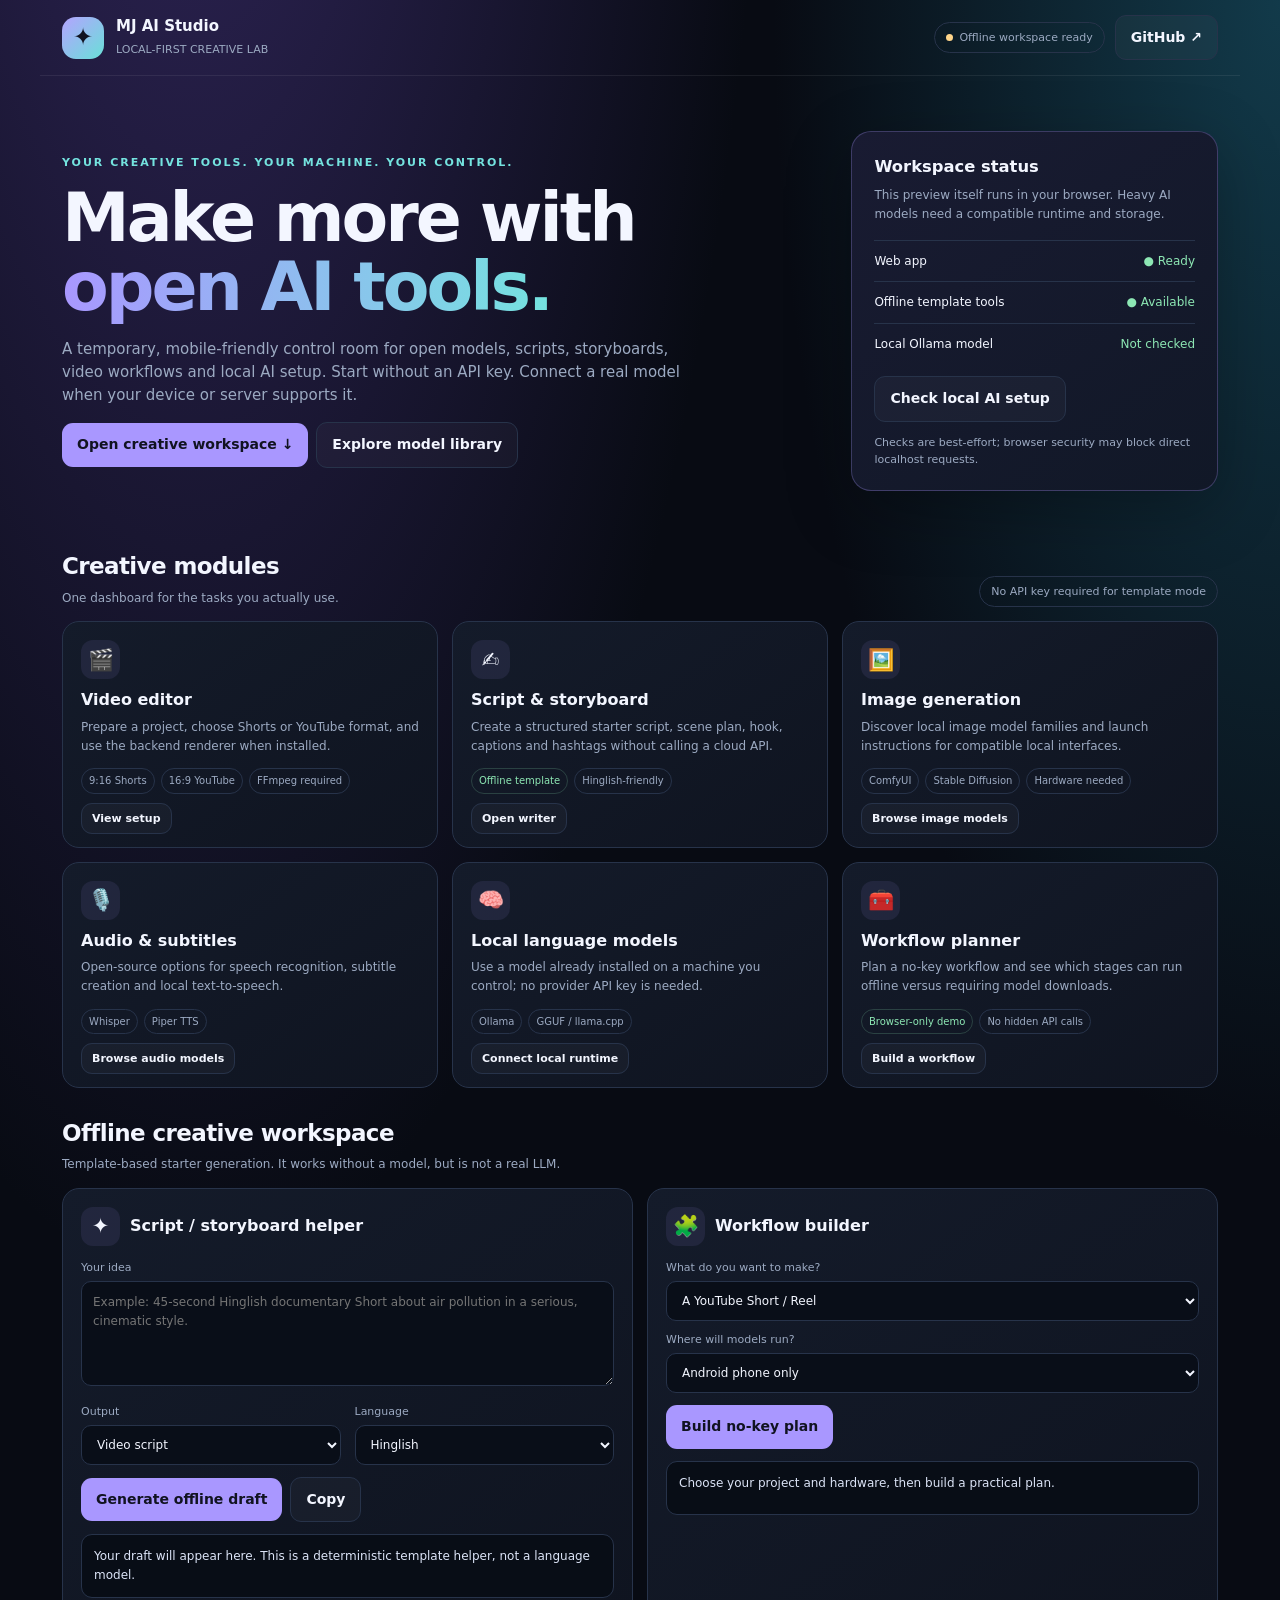
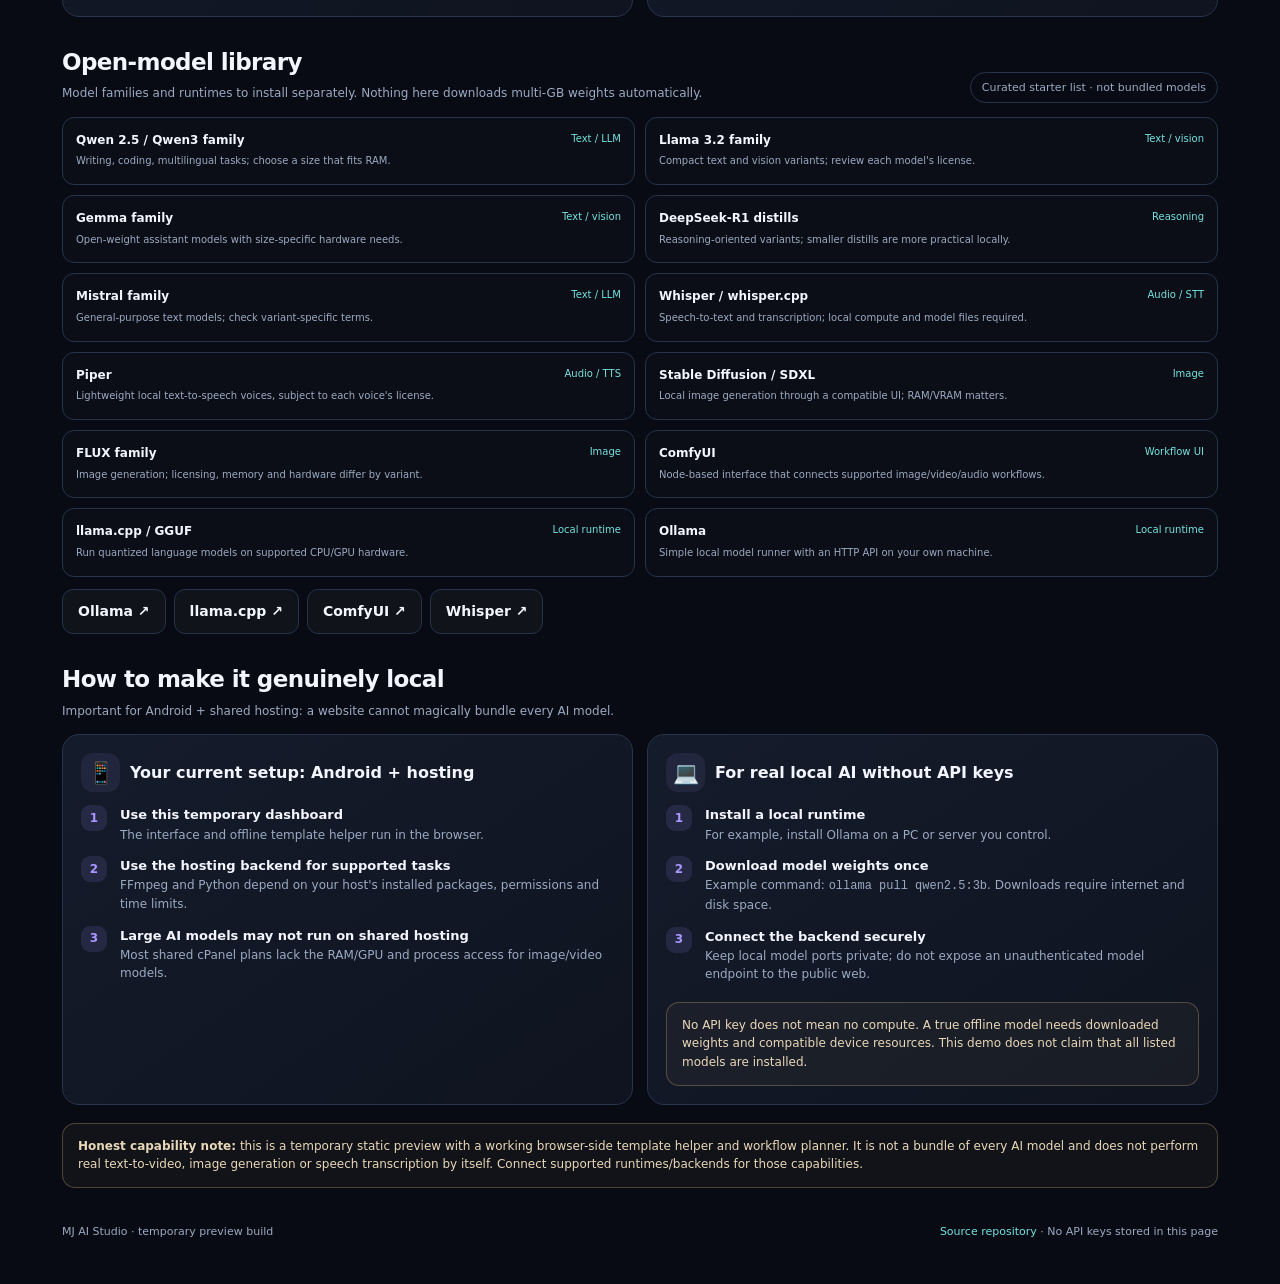
==== preview/index.html @ 4eb6da9d "Add temporary local-first AI Studio preview" ====
<!doctype html>
<html lang="en">
<head>
<meta charset="utf-8"><meta name="viewport" content="width=device-width,initial-scale=1">
<meta name="theme-color" content="#080b13">
<title>MJ AI Studio — Local-first AI Creative Lab</title>
<meta name="description" content="A local-first AI creative dashboard for video, writing, images, audio and open models. No API key required for the offline workspace.">
<style>
:root{color-scheme:dark;--bg:#080b13;--panel:#111725;--panel2:#151e30;--line:#27334a;--text:#f3f6ff;--muted:#9caac2;--purple:#a997ff;--cyan:#74e3df;--green:#8de7b4;--amber:#ffd58a}
*{box-sizing:border-box}body{margin:0;background:radial-gradient(ellipse at 15% -20%,#33275f 0,transparent 38%),radial-gradient(ellipse at 100% 0,#123a4a 0,transparent 28%),var(--bg);color:var(--text);font:14px/1.55 Inter,system-ui,-apple-system,Segoe UI,sans-serif}a{color:var(--cyan);text-decoration:none}a:hover{text-decoration:underline}.shell{max-width:1200px;margin:auto;padding:0 22px}header{height:76px;border-bottom:1px solid #ffffff12;display:flex;align-items:center;justify-content:space-between;gap:16px}.brand{display:flex;align-items:center;gap:12px}.mark{height:42px;width:42px;border-radius:14px;display:grid;place-items:center;background:linear-gradient(135deg,#b4a3ff,#69e0d8);color:#101320;font-size:24px;font-weight:900}.brand b{display:block;font-size:15px}.brand small{color:var(--muted);font-size:11px}.topright{display:flex;align-items:center;gap:10px}.pill{border:1px solid var(--line);border-radius:99px;padding:6px 11px;color:var(--muted);font-size:11px}.led{display:inline-block;width:7px;height:7px;border-radius:50%;background:var(--amber);margin-right:6px}.hero{padding:55px 0 30px;display:grid;grid-template-columns:1.35fr .65fr;gap:28px;align-items:center}.eyebrow{color:var(--cyan);font-size:11px;font-weight:800;letter-spacing:2px;text-transform:uppercase}.hero h1{font-size:clamp(39px,6vw,68px);letter-spacing:-3px;line-height:1.02;margin:12px 0 16px}.hero h1 span{background:linear-gradient(90deg,var(--purple),var(--cyan));background-clip:text;color:transparent}.hero p{max-width:650px;color:var(--muted);font-size:15px}.heroCard{padding:22px;border:1px solid #a997ff45;border-radius:20px;background:linear-gradient(145deg,#191b32,#111827);box-shadow:0 18px 65px #0004}.heroCard h3{margin:0 0 7px}.heroCard p{font-size:12px;margin:0 0 16px}.statusrow{display:flex;justify-content:space-between;align-items:center;border-top:1px solid var(--line);padding:11px 0;font-size:12px}.statusrow span:last-child{color:var(--green)}.btn{border:0;border-radius:11px;padding:11px 15px;font:inherit;font-weight:750;cursor:pointer;background:var(--purple);color:#111321}.btn.secondary{background:#ffffff08;border:1px solid var(--line);color:var(--text)}.btn:hover{filter:brightness(1.08)}.sectionhead{display:flex;justify-content:space-between;gap:18px;align-items:end;margin:28px 0 14px}.sectionhead h2{margin:0;font-size:23px;letter-spacing:-.6px}.sectionhead p{margin:4px 0 0;color:var(--muted);font-size:12px}.grid{display:grid;grid-template-columns:repeat(3,minmax(0,1fr));gap:14px}.card{background:linear-gradient(145deg,#141b2a,#0f1420);border:1px solid var(--line);border-radius:17px;padding:18px;min-width:0}.card h3{margin:9px 0 5px;font-size:16px}.card p{margin:0;color:var(--muted);font-size:12px}.icon{width:39px;height:39px;border-radius:12px;background:#a997ff18;display:grid;place-items:center;font-size:21px}.tags{display:flex;flex-wrap:wrap;gap:6px;margin:13px 0}.tag{font-size:10px;border:1px solid var(--line);border-radius:99px;padding:4px 7px;color:var(--muted)}.tag.ready{color:var(--green);border-color:#8de7b433}.card .smallbtn{font-size:11px;padding:8px 10px;margin-top:4px}.two{display:grid;grid-template-columns:1fr 1fr;gap:14px}.paneltitle{display:flex;align-items:center;gap:10px;margin-bottom:13px}.paneltitle h3{margin:0;font-size:16px}.formlabel{display:block;color:var(--muted);font-size:11px;margin:10px 0 5px}input,select,textarea{width:100%;border:1px solid var(--line);border-radius:10px;padding:11px;background:#090e18;color:var(--text);font:inherit;font-size:12px;outline:none}textarea{resize:vertical;min-height:105px}input:focus,select:focus,textarea:focus{border-color:var(--purple)}.output{margin-top:12px;padding:12px;border-radius:11px;background:#080d16;border:1px solid var(--line);white-space:pre-wrap;overflow-wrap:anywhere;font-size:12px;min-height:54px;color:#dce4f7}.row{display:flex;gap:8px;align-items:center;flex-wrap:wrap;margin-top:12px}.note{font-size:11px;color:var(--muted);margin-top:12px}.warning{border:1px solid #ffd58a40;background:#ffd58a0b;padding:13px 15px;border-radius:13px;color:#e8d8b9;font-size:12px;margin-top:18px}.catalog{display:grid;grid-template-columns:repeat(2,minmax(0,1fr));gap:10px}.model{display:flex;justify-content:space-between;gap:12px;padding:13px;border:1px solid var(--line);border-radius:12px;background:#ffffff03}.model b{display:block;font-size:12px}.model small{color:var(--muted);font-size:10px}.model .kind{font-size:10px;color:var(--cyan);text-align:right;white-space:nowrap}.steps{counter-reset:step;display:grid;gap:12px}.step{padding-left:39px;position:relative;color:var(--muted);font-size:12px}.step:before{counter-increment:step;content:counter(step);position:absolute;left:0;top:0;width:26px;height:26px;display:grid;place-items:center;border-radius:9px;background:#a997ff20;color:var(--purple);font-weight:800}.step b{display:block;color:var(--text);font-size:13px}.footer{padding:35px 0 45px;color:var(--muted);font-size:11px;display:flex;justify-content:space-between;gap:12px}.hidden{display:none!important}@media(max-width:800px){.hero{grid-template-columns:1fr;padding-top:35px}.grid{grid-template-columns:1fr 1fr}.two{grid-template-columns:1fr}.catalog{grid-template-columns:1fr}.hero h1{letter-spacing:-2px}}@media(max-width:520px){.shell{padding:0 14px}.grid{grid-template-columns:1fr}.pill{display:none}.sectionhead{align-items:start;flex-direction:column}.topright .btn{padding:9px 10px;font-size:11px}.footer{flex-direction:column}}
</style>
</head>
<body>
<header class="shell"><div class="brand"><div class="mark">✦</div><div><b>MJ AI Studio</b><small>LOCAL-FIRST CREATIVE LAB</small></div></div><div class="topright"><span class="pill"><i class="led"></i><span id="connection">Offline workspace ready</span></span><a class="btn secondary" href="https://github.com/singwithsashu-a11y/Ai-video-free" target="_blank" rel="noopener">GitHub ↗</a></div></header>
<main class="shell">
<section class="hero"><div><div class="eyebrow">Your creative tools. Your machine. Your control.</div><h1>Make more with<br><span>open AI tools.</span></h1><p>A temporary, mobile-friendly control room for open models, scripts, storyboards, video workflows and local AI setup. Start without an API key. Connect a real model when your device or server supports it.</p><div class="row"><a href="#workspace" class="btn">Open creative workspace ↓</a><a href="#models" class="btn secondary">Explore model library</a></div></div><aside class="heroCard"><h3>Workspace status</h3><p>This preview itself runs in your browser. Heavy AI models need a compatible runtime and storage.</p><div class="statusrow"><span>Web app</span><span>● Ready</span></div><div class="statusrow"><span>Offline template tools</span><span>● Available</span></div><div class="statusrow"><span>Local Ollama model</span><span id="ollamaState">Not checked</span></div><div class="row"><button class="btn secondary" id="checkLocal">Check local AI setup</button></div><div id="localHint" class="note" aria-live="polite">Checks are best-effort; browser security may block direct localhost requests.</div></aside></section>
<div class="sectionhead"><div><h2>Creative modules</h2><p>One dashboard for the tasks you actually use.</p></div><span class="pill">No API key required for template mode</span></div>
<section class="grid">
<article class="card"><div class="icon">🎬</div><h3>Video editor</h3><p>Prepare a project, choose Shorts or YouTube format, and use the backend renderer when installed.</p><div class="tags"><span class="tag">9:16 Shorts</span><span class="tag">16:9 YouTube</span><span class="tag">FFmpeg required</span></div><a class="btn secondary smallbtn" href="#setup">View setup</a></article>
<article class="card"><div class="icon">✍️</div><h3>Script & storyboard</h3><p>Create a structured starter script, scene plan, hook, captions and hashtags without calling a cloud API.</p><div class="tags"><span class="tag ready">Offline template</span><span class="tag">Hinglish-friendly</span></div><a class="btn secondary smallbtn" href="#workspace">Open writer</a></article>
<article class="card"><div class="icon">🖼️</div><h3>Image generation</h3><p>Discover local image model families and launch instructions for compatible local interfaces.</p><div class="tags"><span class="tag">ComfyUI</span><span class="tag">Stable Diffusion</span><span class="tag">Hardware needed</span></div><a class="btn secondary smallbtn" href="#models">Browse image models</a></article>
<article class="card"><div class="icon">🎙️</div><h3>Audio & subtitles</h3><p>Open-source options for speech recognition, subtitle creation and local text-to-speech.</p><div class="tags"><span class="tag">Whisper</span><span class="tag">Piper TTS</span></div><a class="btn secondary smallbtn" href="#models">Browse audio models</a></article>
<article class="card"><div class="icon">🧠</div><h3>Local language models</h3><p>Use a model already installed on a machine you control; no provider API key is needed.</p><div class="tags"><span class="tag">Ollama</span><span class="tag">GGUF / llama.cpp</span></div><a class="btn secondary smallbtn" href="#setup">Connect local runtime</a></article>
<article class="card"><div class="icon">🧰</div><h3>Workflow planner</h3><p>Plan a no-key workflow and see which stages can run offline versus requiring model downloads.</p><div class="tags"><span class="tag ready">Browser-only demo</span><span class="tag">No hidden API calls</span></div><a class="btn secondary smallbtn" href="#workspace">Build a workflow</a></article>
</section>
<section id="workspace"><div class="sectionhead"><div><h2>Offline creative workspace</h2><p>Template-based starter generation. It works without a model, but is not a real LLM.</p></div></div>
<div class="two"><article class="card"><div class="paneltitle"><div class="icon">✦</div><h3>Script / storyboard helper</h3></div><label class="formlabel" for="idea">Your idea</label><textarea id="idea" placeholder="Example: 45-second Hinglish documentary Short about air pollution in a serious, cinematic style."></textarea><div class="two"><div><label class="formlabel" for="task">Output</label><select id="task"><option value="script">Video script</option><option value="storyboard">Scene-by-scene storyboard</option><option value="captions">Caption + hashtags</option><option value="prompts">AI visual prompts</option></select></div><div><label class="formlabel" for="language">Language</label><select id="language"><option>Hinglish</option><option>Hindi</option><option>English</option><option>Bangla</option></select></div></div><div class="row"><button class="btn" id="makeText">Generate offline draft</button><button class="btn secondary" id="copyText">Copy</button></div><div class="output" id="writerOutput" aria-live="polite">Your draft will appear here. This is a deterministic template helper, not a language model.</div></article>
<article class="card"><div class="paneltitle"><div class="icon">🧩</div><h3>Workflow builder</h3></div><label class="formlabel" for="goal">What do you want to make?</label><select id="goal"><option value="short">A YouTube Short / Reel</option><option value="long">A YouTube documentary</option><option value="music">A lyric / music video</option><option value="image">Images / thumbnail</option><option value="voice">Voice-over and subtitles</option></select><label class="formlabel" for="hardware">Where will models run?</label><select id="hardware"><option value="phone">Android phone only</option><option value="shared">Shared hosting / cPanel</option><option value="pc">PC or laptop I control</option><option value="vps">VPS with enough RAM/GPU</option></select><div class="row"><button class="btn" id="buildFlow">Build no-key plan</button></div><div class="output" id="flowOutput" aria-live="polite">Choose your project and hardware, then build a practical plan.</div></article></div></section>
<section id="models"><div class="sectionhead"><div><h2>Open-model library</h2><p>Model families and runtimes to install separately. Nothing here downloads multi-GB weights automatically.</p></div><span class="pill">Curated starter list · not bundled models</span></div><div class="catalog">
<div class="model"><div><b>Qwen 2.5 / Qwen3 family</b><small>Writing, coding, multilingual tasks; choose a size that fits RAM.</small></div><span class="kind">Text / LLM</span></div>
<div class="model"><div><b>Llama 3.2 family</b><small>Compact text and vision variants; review each model's license.</small></div><span class="kind">Text / vision</span></div>
<div class="model"><div><b>Gemma family</b><small>Open-weight assistant models with size-specific hardware needs.</small></div><span class="kind">Text / vision</span></div>
<div class="model"><div><b>DeepSeek-R1 distills</b><small>Reasoning-oriented variants; smaller distills are more practical locally.</small></div><span class="kind">Reasoning</span></div>
<div class="model"><div><b>Mistral family</b><small>General-purpose text models; check variant-specific terms.</small></div><span class="kind">Text / LLM</span></div>
<div class="model"><div><b>Whisper / whisper.cpp</b><small>Speech-to-text and transcription; local compute and model files required.</small></div><span class="kind">Audio / STT</span></div>
<div class="model"><div><b>Piper</b><small>Lightweight local text-to-speech voices, subject to each voice's license.</small></div><span class="kind">Audio / TTS</span></div>
<div class="model"><div><b>Stable Diffusion / SDXL</b><small>Local image generation through a compatible UI; RAM/VRAM matters.</small></div><span class="kind">Image</span></div>
<div class="model"><div><b>FLUX family</b><small>Image generation; licensing, memory and hardware differ by variant.</small></div><span class="kind">Image</span></div>
<div class="model"><div><b>ComfyUI</b><small>Node-based interface that connects supported image/video/audio workflows.</small></div><span class="kind">Workflow UI</span></div>
<div class="model"><div><b>llama.cpp / GGUF</b><small>Run quantized language models on supported CPU/GPU hardware.</small></div><span class="kind">Local runtime</span></div>
<div class="model"><div><b>Ollama</b><small>Simple local model runner with an HTTP API on your own machine.</small></div><span class="kind">Local runtime</span></div>
</div><div class="row"><a class="btn secondary" href="https://ollama.com" target="_blank" rel="noopener">Ollama ↗</a><a class="btn secondary" href="https://github.com/ggerganov/llama.cpp" target="_blank" rel="noopener">llama.cpp ↗</a><a class="btn secondary" href="https://github.com/comfyanonymous/ComfyUI" target="_blank" rel="noopener">ComfyUI ↗</a><a class="btn secondary" href="https://github.com/openai/whisper" target="_blank" rel="noopener">Whisper ↗</a></div></section>
<section id="setup"><div class="sectionhead"><div><h2>How to make it genuinely local</h2><p>Important for Android + shared hosting: a website cannot magically bundle every AI model.</p></div></div><div class="two"><article class="card"><div class="paneltitle"><div class="icon">📱</div><h3>Your current setup: Android + hosting</h3></div><div class="steps"><div class="step"><b>Use this temporary dashboard</b>The interface and offline template helper run in the browser.</div><div class="step"><b>Use the hosting backend for supported tasks</b>FFmpeg and Python depend on your host's installed packages, permissions and time limits.</div><div class="step"><b>Large AI models may not run on shared hosting</b>Most shared cPanel plans lack the RAM/GPU and process access for image/video models.</div></div></article><article class="card"><div class="paneltitle"><div class="icon">💻</div><h3>For real local AI without API keys</h3></div><div class="steps"><div class="step"><b>Install a local runtime</b>For example, install Ollama on a PC or server you control.</div><div class="step"><b>Download model weights once</b>Example command: <code>ollama pull qwen2.5:3b</code>. Downloads require internet and disk space.</div><div class="step"><b>Connect the backend securely</b>Keep local model ports private; do not expose an unauthenticated model endpoint to the public web.</div></div><div class="warning">No API key does not mean no compute. A true offline model needs downloaded weights and compatible device resources. This demo does not claim that all listed models are installed.</div></article></div></section>
<div class="warning"><b>Honest capability note:</b> this is a temporary static preview with a working browser-side template helper and workflow planner. It is not a bundle of every AI model and does not perform real text-to-video, image generation or speech transcription by itself. Connect supported runtimes/backends for those capabilities.</div>
<footer class="footer"><span>MJ AI Studio · temporary preview build</span><span><a href="https://github.com/singwithsashu-a11y/Ai-video-free">Source repository</a> · No API keys stored in this page</span></footer>
</main>
<script>
const $=id=>document.getElementById(id);
$('checkLocal').addEventListener('click',async()=>{const state=$('ollamaState'),hint=$('localHint');state.textContent='Checking…';hint.textContent='Trying the Ollama endpoint on this device. A browser CORS restriction can prevent this check.';try{const r=await fetch('http://127.0.0.1:11434/api/tags',{signal:AbortSignal.timeout(2500)});if(!r.ok)throw new Error('HTTP '+r.status);const d=await r.json();state.textContent='Responding';hint.textContent='Ollama responded. Installed models: '+((d.models||[]).map(m=>m.name).join(', ')||'none detected')+'. Note: this checks the device running the browser, not the website host.'}catch(e){state.textContent='Not reachable';hint.textContent='No response from local Ollama, or browser security blocked the request. If you only have Android + shared hosting, this is expected. The template helper below still works.'}});
$('makeText').addEventListener('click',()=>{const idea=$('idea').value.trim(),task=$('task').value,lang=$('language').value;if(!idea){$('writerOutput').textContent='Pehle apna video idea likho.';return}const open=lang==='English'?'Here is a starter draft based on your idea:':'Aapke idea ke liye starter draft:';let out=open+'\n\nIDEA: '+idea+'\n\n';if(task==='script')out+='HOOK (0–3 sec): Start with a surprising question or bold visual.\nSETUP: Explain the main situation in one clear sentence.\nBEAT 1: Show the first important fact or emotional moment.\nBEAT 2: Add a concrete example, contrast, or reveal.\nPAYOFF: Deliver the central insight.\nENDING: Close with a memorable line and a natural call-to-action.\n\nVOICEOVER: Rewrite each beat in your own voice and verify factual claims before publishing.';else if(task==='storyboard')out+='SCENE 1 — HOOK: Strong opening image; close-up or bold establishing shot.\nSCENE 2 — CONTEXT: Show where and why the story begins.\nSCENE 3 — DETAIL: Insert a relevant object, action or visual metaphor.\nSCENE 4 — TURN: Change framing, pace or lighting to reveal new information.\nSCENE 5 — PAYOFF: Show the core message clearly.\nSCENE 6 — OUTRO: Final image, title and optional CTA.\n\nFor continuity, repeat character, wardrobe, location, lens and lighting descriptions in every generation prompt.';else if(task==='captions')out+='CAPTION: '+idea+' — ek kahani, ek sawal, aur ek naya nazariya.\n\nHASHTAGS: #Shorts #Reels #AIVideo #Storytelling #Hindi #Hinglish\n\nTip: Remove irrelevant tags and verify the caption matches the finished video.';else out+='VISUAL STYLE: cinematic composition, intentional lighting, clear subject, detailed environment, natural textures.\nCAMERA: establish wide shot, medium action shot, expressive close-up, then a purposeful transition.\nNEGATIVE PROMPT: distorted anatomy, extra fingers, inconsistent face, unreadable text, watermark, logo artifacts, abrupt style changes.\n\nReplace generic descriptions with specific subject, setting, time of day, lens, motion and continuity details.';out+='\n\n[Offline template draft — no AI model was called. Use a local LLM for genuinely model-generated content.]';$('writerOutput').textContent=out});
$('copyText').addEventListener('click',async()=>{try{await navigator.clipboard.writeText($('writerOutput').textContent);$('copyText').textContent='Copied!';setTimeout(()=>$('copyText').textContent='Copy',1200)}catch(e){const r=document.createRange();r.selectNodeContents($('writerOutput'));const s=getSelection();s.removeAllRanges();s.addRange(r)}});
$('buildFlow').addEventListener('click',()=>{const g=$('goal').value,h=$('hardware').value;let text='NO-KEY WORKFLOW PLAN\n\n';const goals={short:'1. Draft hook + 5–8 scenes.\n2. Generate or source visuals.\n3. Record/import narration.\n4. Create subtitles, sync cuts and export 9:16 MP4.',long:'1. Research and verify claims.\n2. Write chaptered narration.\n3. Build storyboard and b-roll list.\n4. Record voice, subtitle, edit and export 16:9.',music:'1. Import final song and timestamped lyrics.\n2. Plan visual beats and typography.\n3. Sync captions to audio.\n4. Render 16:9 or 9:16 after confirming FFmpeg support.',image:'1. Write subject, composition and style prompt.\n2. Choose an image model/runtime.\n3. Generate several candidates.\n4. Finish thumbnail typography in an editor.',voice:'1. Prepare the approved script.\n2. Use local TTS or record voice.\n3. Run local speech recognition for timestamps.\n4. Review subtitle accuracy and export.'};text+=goals[g]+'\n\n';if(h==='phone')text+='HARDWARE: Android only. This plan does not assume large models fit or run on your phone. Browser templates work now; for heavy local AI, use a compatible Android runtime/device or a computer you control.';else if(h==='shared')text+='HARDWARE: Shared hosting/cPanel. Confirm FFmpeg and Python app support. Do not expect GPU video generation or Ollama to work on typical shared hosting.';else if(h==='pc')text+='HARDWARE: PC/laptop. Install a local runtime and compatible models; model size depends on RAM/VRAM. Keep services bound to localhost.';else text+='HARDWARE: VPS. Check RAM/VRAM, disk, GPU availability and provider terms before choosing models. Protect the model endpoint with authentication/network restrictions.';text+='\n\nAPI KEY: Not needed for the template steps. Model downloads may require internet and substantial storage. This planner does not run the full pipeline automatically.';$('flowOutput').textContent=text});
if(!navigator.onLine)$('connection').textContent='Browser offline';
window.addEventListener('offline',()=> $('connection').textContent='Browser offline');
window.addEventListener('online',()=> $('connection').textContent='Offline workspace ready');
</script>
</body></html>
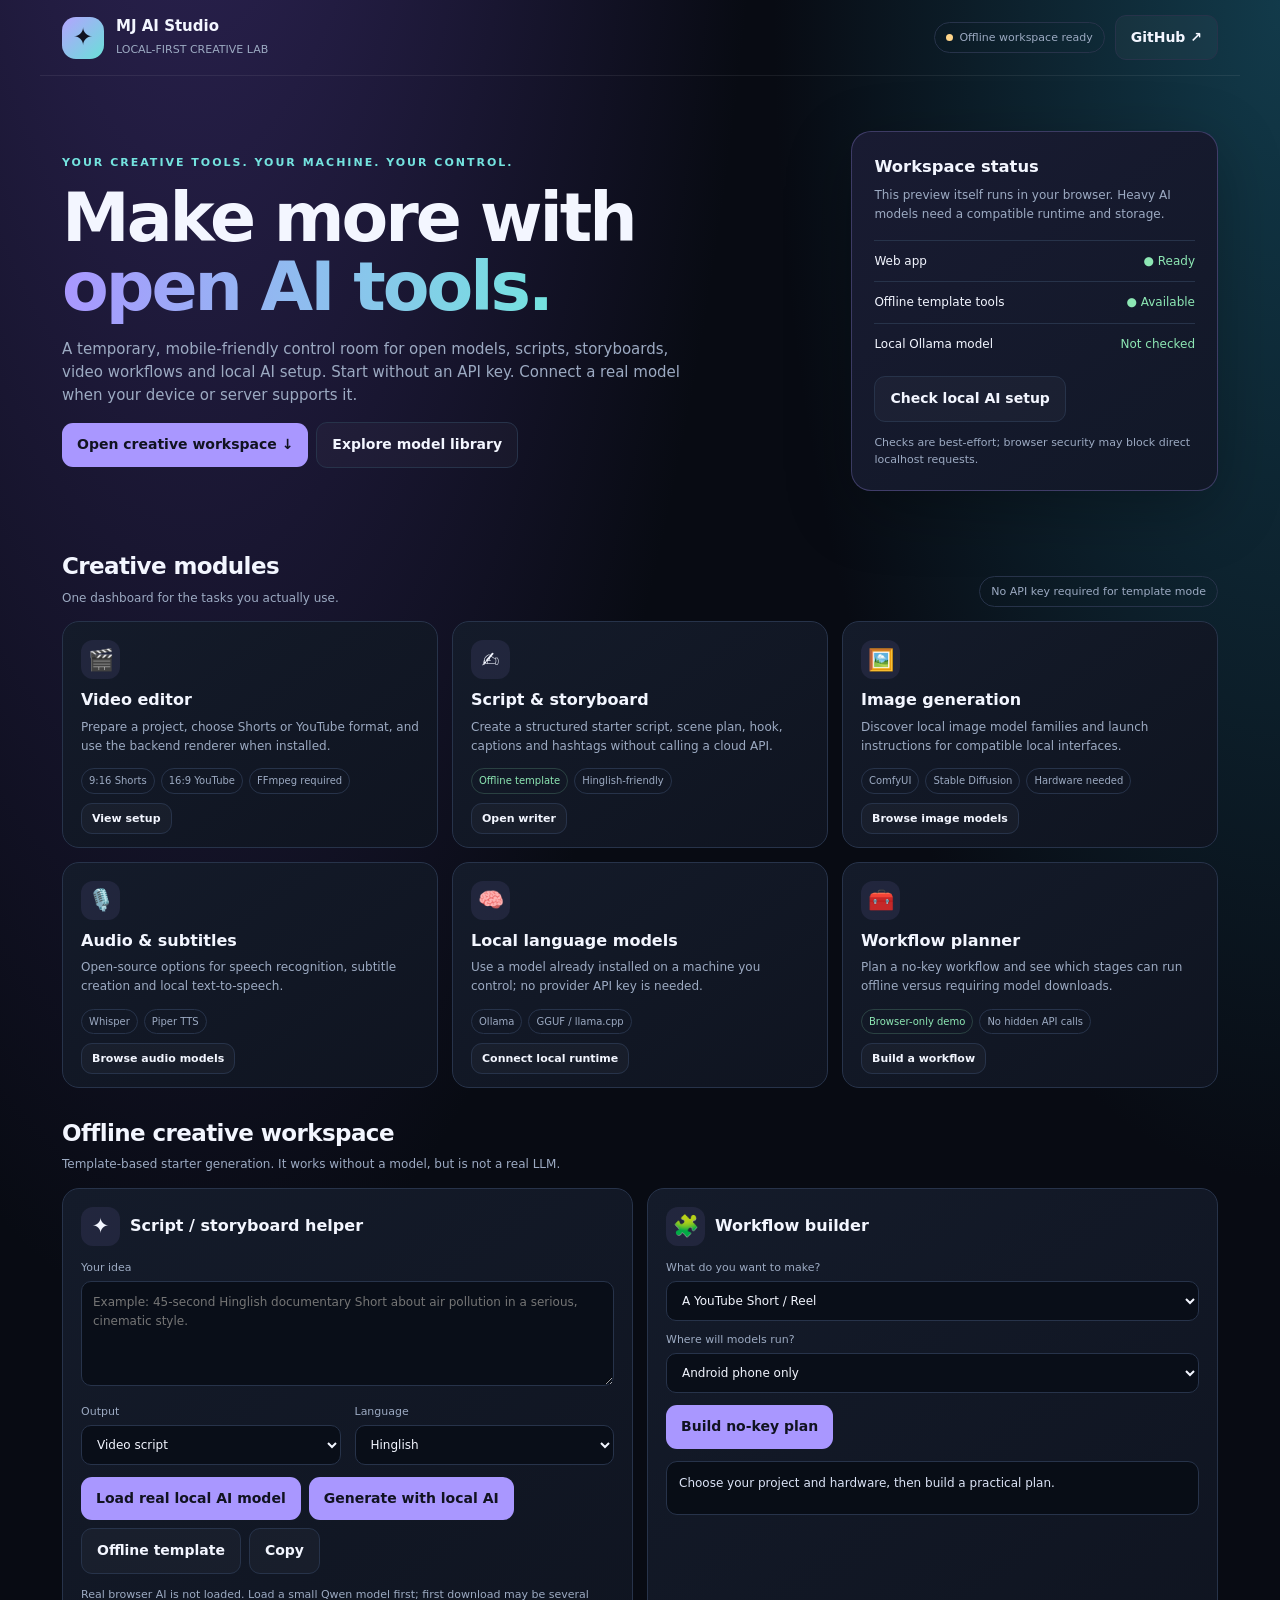
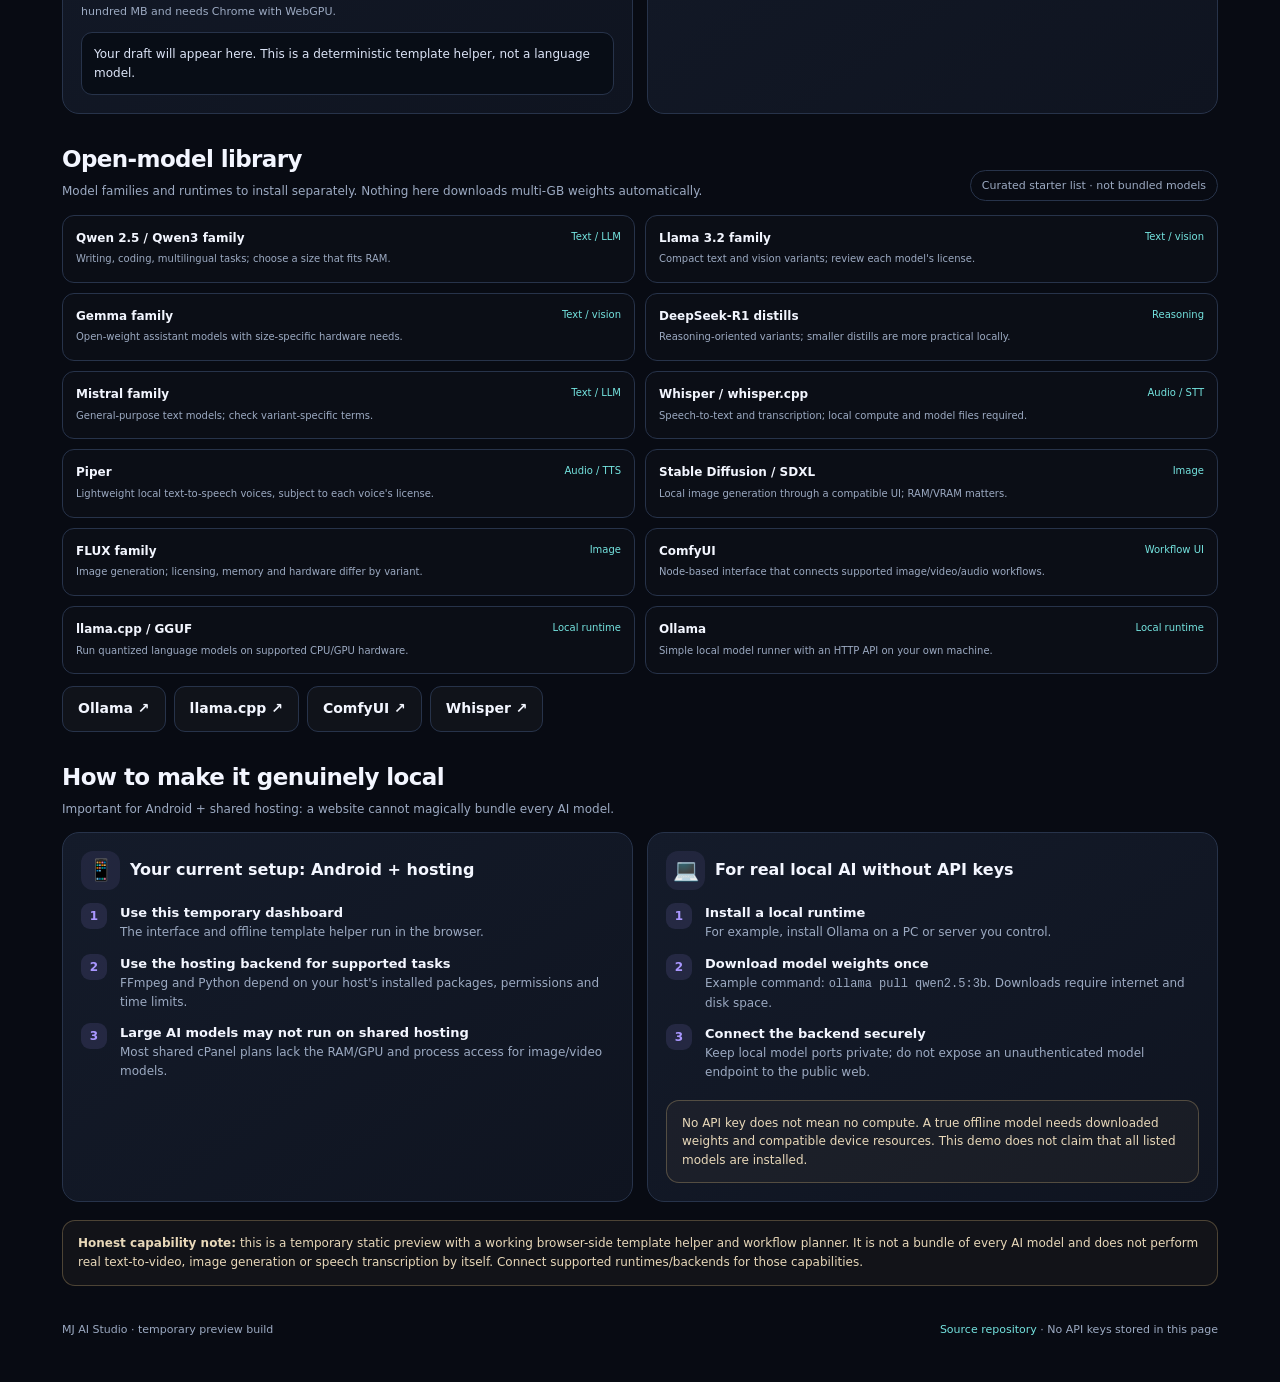
==== commit e2baae6a: "Add real browser-local AI with WebLLM" ====
--- a/preview/index.html
+++ b/preview/index.html
@@ -24,7 +24,7 @@
 <article class="card"><div class="icon">🧰</div><h3>Workflow planner</h3><p>Plan a no-key workflow and see which stages can run offline versus requiring model downloads.</p><div class="tags"><span class="tag ready">Browser-only demo</span><span class="tag">No hidden API calls</span></div><a class="btn secondary smallbtn" href="#workspace">Build a workflow</a></article>
 </section>
 <section id="workspace"><div class="sectionhead"><div><h2>Offline creative workspace</h2><p>Template-based starter generation. It works without a model, but is not a real LLM.</p></div></div>
-<div class="two"><article class="card"><div class="paneltitle"><div class="icon">✦</div><h3>Script / storyboard helper</h3></div><label class="formlabel" for="idea">Your idea</label><textarea id="idea" placeholder="Example: 45-second Hinglish documentary Short about air pollution in a serious, cinematic style."></textarea><div class="two"><div><label class="formlabel" for="task">Output</label><select id="task"><option value="script">Video script</option><option value="storyboard">Scene-by-scene storyboard</option><option value="captions">Caption + hashtags</option><option value="prompts">AI visual prompts</option></select></div><div><label class="formlabel" for="language">Language</label><select id="language"><option>Hinglish</option><option>Hindi</option><option>English</option><option>Bangla</option></select></div></div><div class="row"><button class="btn" id="makeText">Generate offline draft</button><button class="btn secondary" id="copyText">Copy</button></div><div class="output" id="writerOutput" aria-live="polite">Your draft will appear here. This is a deterministic template helper, not a language model.</div></article>
+<div class="two"><article class="card"><div class="paneltitle"><div class="icon">✦</div><h3>Script / storyboard helper</h3></div><label class="formlabel" for="idea">Your idea</label><textarea id="idea" placeholder="Example: 45-second Hinglish documentary Short about air pollution in a serious, cinematic style."></textarea><div class="two"><div><label class="formlabel" for="task">Output</label><select id="task"><option value="script">Video script</option><option value="storyboard">Scene-by-scene storyboard</option><option value="captions">Caption + hashtags</option><option value="prompts">AI visual prompts</option></select></div><div><label class="formlabel" for="language">Language</label><select id="language"><option>Hinglish</option><option>Hindi</option><option>English</option><option>Bangla</option></select></div></div><div class="row"><button class="btn" id="loadBrowserAI">Load real local AI model</button><button class="btn" id="makeLocalAI" disabled>Generate with local AI</button><button class="btn secondary" id="makeText">Offline template</button><button class="btn secondary" id="copyText">Copy</button></div><div id="browserAIStatus" class="note" aria-live="polite">Real browser AI is not loaded. Load a small Qwen model first; first download may be several hundred MB and needs Chrome with WebGPU.</div><div class="output" id="writerOutput" aria-live="polite">Your draft will appear here. This is a deterministic template helper, not a language model.</div></article>
 <article class="card"><div class="paneltitle"><div class="icon">🧩</div><h3>Workflow builder</h3></div><label class="formlabel" for="goal">What do you want to make?</label><select id="goal"><option value="short">A YouTube Short / Reel</option><option value="long">A YouTube documentary</option><option value="music">A lyric / music video</option><option value="image">Images / thumbnail</option><option value="voice">Voice-over and subtitles</option></select><label class="formlabel" for="hardware">Where will models run?</label><select id="hardware"><option value="phone">Android phone only</option><option value="shared">Shared hosting / cPanel</option><option value="pc">PC or laptop I control</option><option value="vps">VPS with enough RAM/GPU</option></select><div class="row"><button class="btn" id="buildFlow">Build no-key plan</button></div><div class="output" id="flowOutput" aria-live="polite">Choose your project and hardware, then build a practical plan.</div></article></div></section>
 <section id="models"><div class="sectionhead"><div><h2>Open-model library</h2><p>Model families and runtimes to install separately. Nothing here downloads multi-GB weights automatically.</p></div><span class="pill">Curated starter list · not bundled models</span></div><div class="catalog">
 <div class="model"><div><b>Qwen 2.5 / Qwen3 family</b><small>Writing, coding, multilingual tasks; choose a size that fits RAM.</small></div><span class="kind">Text / LLM</span></div>
@@ -47,6 +47,35 @@
 <script>
 const $=id=>document.getElementById(id);
 $('checkLocal').addEventListener('click',async()=>{const state=$('ollamaState'),hint=$('localHint');state.textContent='Checking…';hint.textContent='Trying the Ollama endpoint on this device. A browser CORS restriction can prevent this check.';try{const r=await fetch('http://127.0.0.1:11434/api/tags',{signal:AbortSignal.timeout(2500)});if(!r.ok)throw new Error('HTTP '+r.status);const d=await r.json();state.textContent='Responding';hint.textContent='Ollama responded. Installed models: '+((d.models||[]).map(m=>m.name).join(', ')||'none detected')+'. Note: this checks the device running the browser, not the website host.'}catch(e){state.textContent='Not reachable';hint.textContent='No response from local Ollama, or browser security blocked the request. If you only have Android + shared hosting, this is expected. The template helper below still works.'}});
+let browserEngine=null;
+$('loadBrowserAI').addEventListener('click',async()=>{
+ const status=$('browserAIStatus'),btn=$('loadBrowserAI');
+ if(browserEngine){status.textContent='Local AI model is loaded and ready on this device.';return}
+ if(!('gpu' in navigator)){status.textContent='This browser does not expose WebGPU. Try the latest Chrome on a compatible device, or use Ollama on a PC/server you control.';return}
+ btn.disabled=true;status.textContent='Loading WebLLM runtime and downloading the Qwen model. Keep this page open; first load may take a while and uses device storage.';
+ try{
+  const webllm=await import('https://esm.run/@mlc-ai/web-llm');
+  const modelId='Qwen2.5-0.5B-Instruct-q4f16_1-MLC';
+  browserEngine=await webllm.CreateMLCEngine(modelId,{initProgressCallback:(p)=>{status.textContent=p.text||('Loading local model: '+Math.round((p.progress||0)*100)+'%')}});
+  $('makeLocalAI').disabled=false;
+  status.textContent='Ready: Qwen model is running inside this browser. Your prompts are processed on this device.';
+ }catch(e){browserEngine=null;status.textContent='Could not load browser AI: '+(e?.message||String(e))+'. Check internet for the first model download, available storage, and WebGPU support.'}
+ finally{btn.disabled=false}
+});
+$('makeLocalAI').addEventListener('click',async()=>{
+ const idea=$('idea').value.trim(),task=$('task').value,lang=$('language').value,status=$('browserAIStatus'),out=$('writerOutput'),btn=$('makeLocalAI');
+ if(!idea){out.textContent='Pehle apna video idea likho.';return}
+ if(!browserEngine){status.textContent='Load the local AI model first.';return}
+ const taskNames={script:'Write a complete short video script with a strong hook, scene-by-scene visuals, narration, captions and CTA.',storyboard:'Create a numbered scene-by-scene storyboard with timing, camera framing, action, visual prompt, narration and transitions.',captions:'Write five original social media captions, one hook and relevant hashtags.',prompts:'Write detailed cinematic AI visual prompts and a negative prompt, preserving character and scene continuity.'};
+ const system='You are a professional video creator and scriptwriter. Respond in '+lang+'. Be specific, useful and original. '+taskNames[task]+' Do not claim you rendered video or generated images.';
+ btn.disabled=true;out.textContent='Generating with the local model on this device…';status.textContent='Local inference running; no cloud API is being called.';
+ try{
+  const res=await browserEngine.chat.completions.create({messages:[{role:'system',content:system},{role:'user',content:idea}],temperature:0.7,max_tokens:900});
+  out.textContent=(res.choices?.[0]?.message?.content||'Model returned no text.')+'\n\n[Generated by a model running in this browser; no API key used.]';
+  status.textContent='Done. The model ran locally in your browser.';
+ }catch(e){out.textContent='Local AI generation failed: '+(e?.message||String(e));status.textContent='Check device memory and WebGPU support.'}
+ finally{btn.disabled=false}
+});
 $('makeText').addEventListener('click',()=>{const idea=$('idea').value.trim(),task=$('task').value,lang=$('language').value;if(!idea){$('writerOutput').textContent='Pehle apna video idea likho.';return}const open=lang==='English'?'Here is a starter draft based on your idea:':'Aapke idea ke liye starter draft:';let out=open+'\n\nIDEA: '+idea+'\n\n';if(task==='script')out+='HOOK (0–3 sec): Start with a surprising question or bold visual.\nSETUP: Explain the main situation in one clear sentence.\nBEAT 1: Show the first important fact or emotional moment.\nBEAT 2: Add a concrete example, contrast, or reveal.\nPAYOFF: Deliver the central insight.\nENDING: Close with a memorable line and a natural call-to-action.\n\nVOICEOVER: Rewrite each beat in your own voice and verify factual claims before publishing.';else if(task==='storyboard')out+='SCENE 1 — HOOK: Strong opening image; close-up or bold establishing shot.\nSCENE 2 — CONTEXT: Show where and why the story begins.\nSCENE 3 — DETAIL: Insert a relevant object, action or visual metaphor.\nSCENE 4 — TURN: Change framing, pace or lighting to reveal new information.\nSCENE 5 — PAYOFF: Show the core message clearly.\nSCENE 6 — OUTRO: Final image, title and optional CTA.\n\nFor continuity, repeat character, wardrobe, location, lens and lighting descriptions in every generation prompt.';else if(task==='captions')out+='CAPTION: '+idea+' — ek kahani, ek sawal, aur ek naya nazariya.\n\nHASHTAGS: #Shorts #Reels #AIVideo #Storytelling #Hindi #Hinglish\n\nTip: Remove irrelevant tags and verify the caption matches the finished video.';else out+='VISUAL STYLE: cinematic composition, intentional lighting, clear subject, detailed environment, natural textures.\nCAMERA: establish wide shot, medium action shot, expressive close-up, then a purposeful transition.\nNEGATIVE PROMPT: distorted anatomy, extra fingers, inconsistent face, unreadable text, watermark, logo artifacts, abrupt style changes.\n\nReplace generic descriptions with specific subject, setting, time of day, lens, motion and continuity details.';out+='\n\n[Offline template draft — no AI model was called. Use a local LLM for genuinely model-generated content.]';$('writerOutput').textContent=out});
 $('copyText').addEventListener('click',async()=>{try{await navigator.clipboard.writeText($('writerOutput').textContent);$('copyText').textContent='Copied!';setTimeout(()=>$('copyText').textContent='Copy',1200)}catch(e){const r=document.createRange();r.selectNodeContents($('writerOutput'));const s=getSelection();s.removeAllRanges();s.addRange(r)}});
 $('buildFlow').addEventListener('click',()=>{const g=$('goal').value,h=$('hardware').value;let text='NO-KEY WORKFLOW PLAN\n\n';const goals={short:'1. Draft hook + 5–8 scenes.\n2. Generate or source visuals.\n3. Record/import narration.\n4. Create subtitles, sync cuts and export 9:16 MP4.',long:'1. Research and verify claims.\n2. Write chaptered narration.\n3. Build storyboard and b-roll list.\n4. Record voice, subtitle, edit and export 16:9.',music:'1. Import final song and timestamped lyrics.\n2. Plan visual beats and typography.\n3. Sync captions to audio.\n4. Render 16:9 or 9:16 after confirming FFmpeg support.',image:'1. Write subject, composition and style prompt.\n2. Choose an image model/runtime.\n3. Generate several candidates.\n4. Finish thumbnail typography in an editor.',voice:'1. Prepare the approved script.\n2. Use local TTS or record voice.\n3. Run local speech recognition for timestamps.\n4. Review subtitle accuracy and export.'};text+=goals[g]+'\n\n';if(h==='phone')text+='HARDWARE: Android only. This plan does not assume large models fit or run on your phone. Browser templates work now; for heavy local AI, use a compatible Android runtime/device or a computer you control.';else if(h==='shared')text+='HARDWARE: Shared hosting/cPanel. Confirm FFmpeg and Python app support. Do not expect GPU video generation or Ollama to work on typical shared hosting.';else if(h==='pc')text+='HARDWARE: PC/laptop. Install a local runtime and compatible models; model size depends on RAM/VRAM. Keep services bound to localhost.';else text+='HARDWARE: VPS. Check RAM/VRAM, disk, GPU availability and provider terms before choosing models. Protect the model endpoint with authentication/network restrictions.';text+='\n\nAPI KEY: Not needed for the template steps. Model downloads may require internet and substantial storage. This planner does not run the full pipeline automatically.';$('flowOutput').textContent=text});
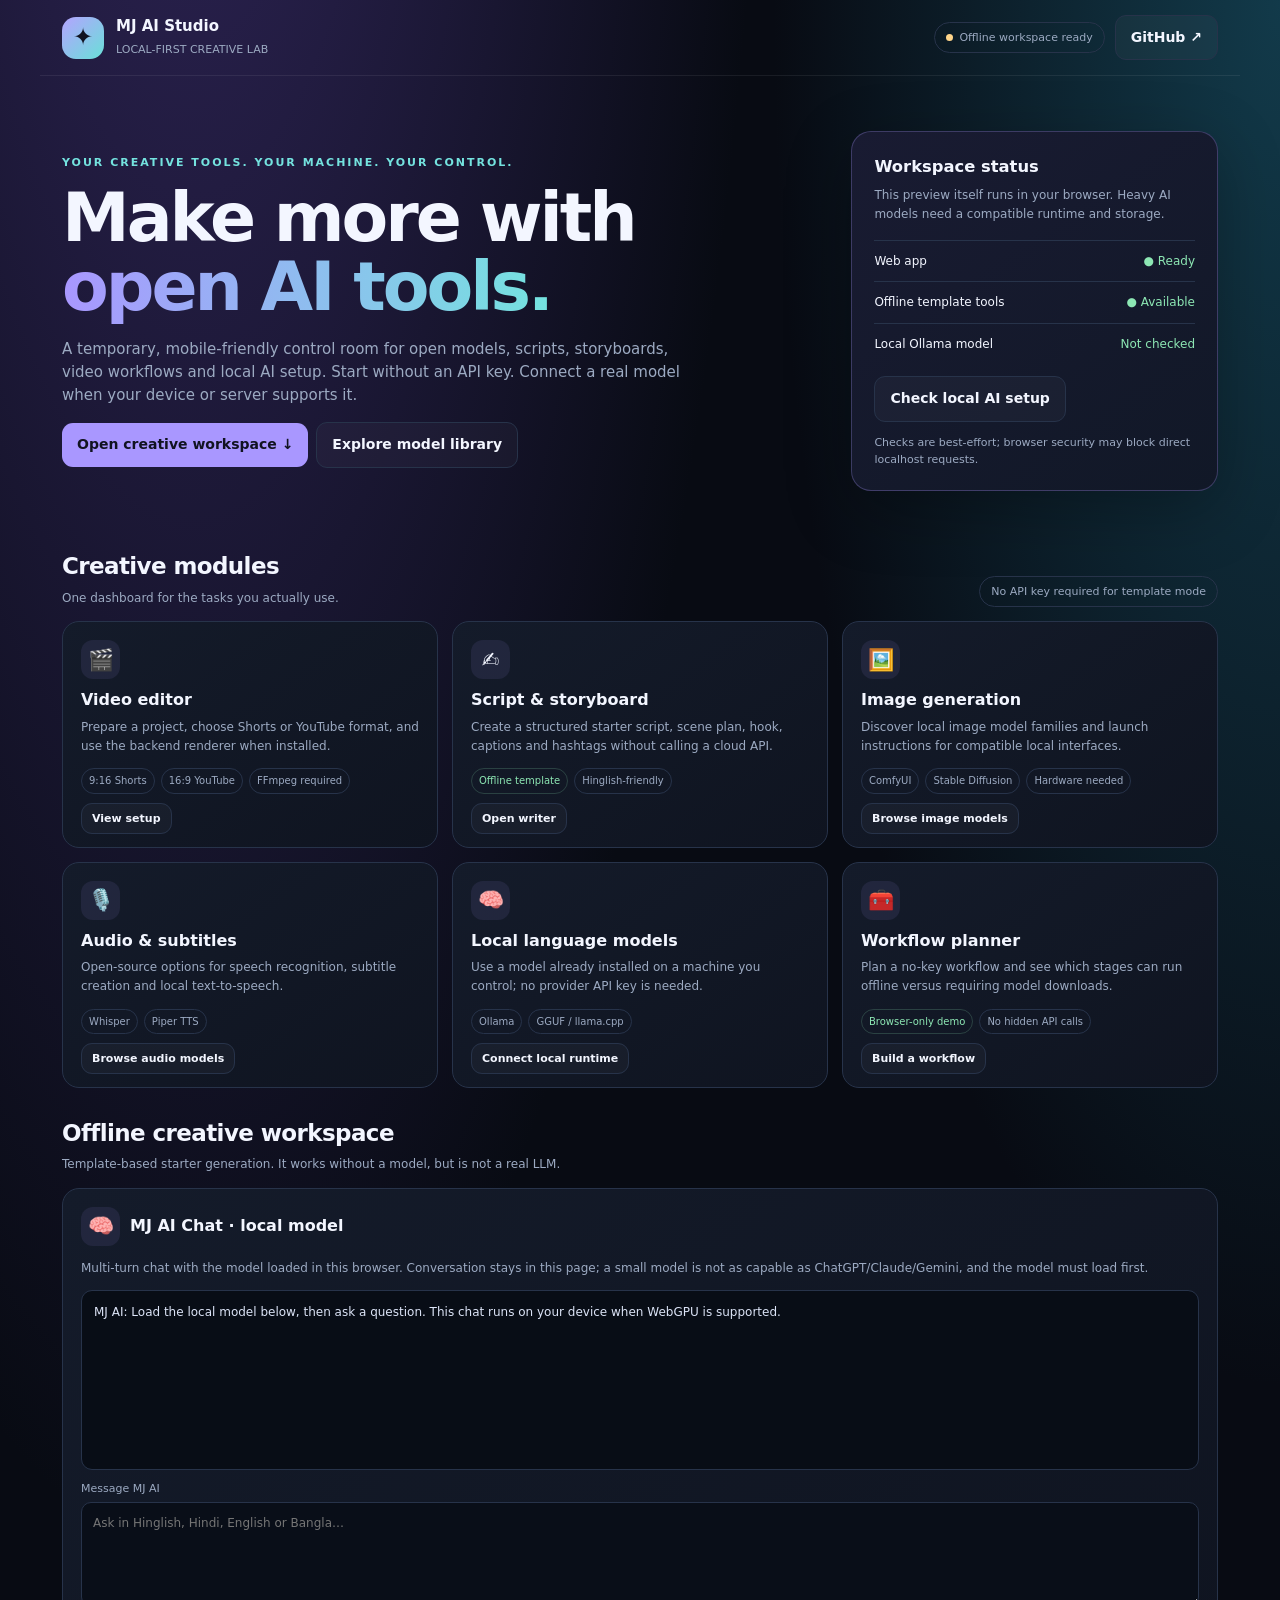
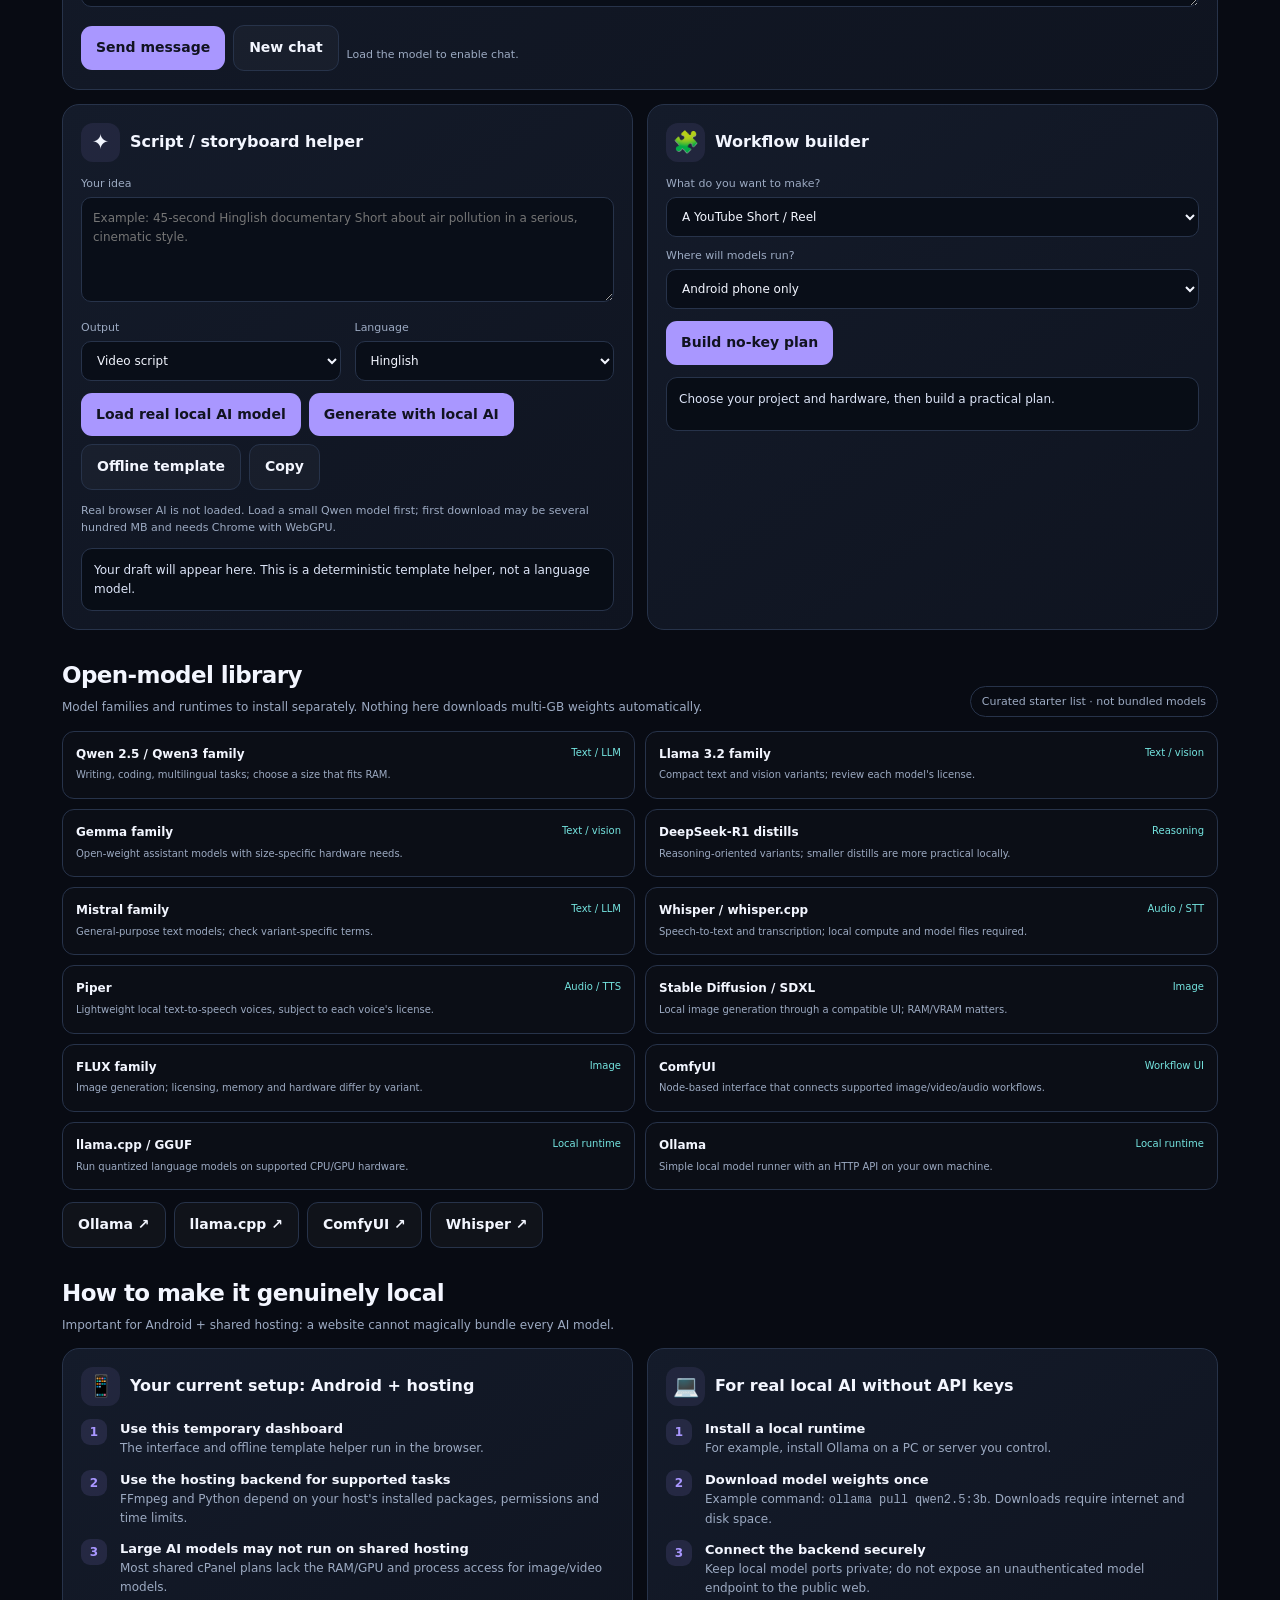
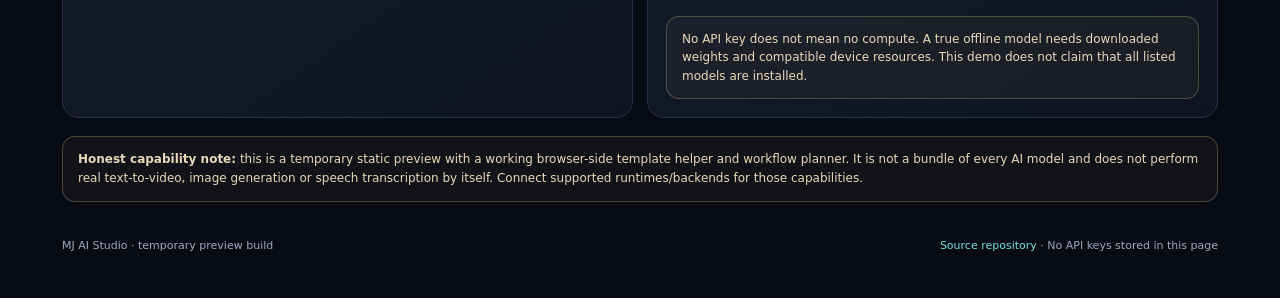
==== commit 4e504dd0: "Add multi-turn MJ AI local chat to preview" ====
--- a/preview/index.html
+++ b/preview/index.html
@@ -24,6 +24,7 @@
 <article class="card"><div class="icon">🧰</div><h3>Workflow planner</h3><p>Plan a no-key workflow and see which stages can run offline versus requiring model downloads.</p><div class="tags"><span class="tag ready">Browser-only demo</span><span class="tag">No hidden API calls</span></div><a class="btn secondary smallbtn" href="#workspace">Build a workflow</a></article>
 </section>
 <section id="workspace"><div class="sectionhead"><div><h2>Offline creative workspace</h2><p>Template-based starter generation. It works without a model, but is not a real LLM.</p></div></div>
+<article class="card" style="margin-bottom:14px"><div class="paneltitle"><div class="icon">🧠</div><h3>MJ AI Chat · local model</h3></div><p>Multi-turn chat with the model loaded in this browser. Conversation stays in this page; a small model is not as capable as ChatGPT/Claude/Gemini, and the model must load first.</p><div id="chatMessages" class="output" style="min-height:180px;max-height:360px;overflow:auto" aria-live="polite">MJ AI: Load the local model below, then ask a question. This chat runs on your device when WebGPU is supported.</div><label class="formlabel" for="chatPrompt">Message MJ AI</label><textarea id="chatPrompt" rows="3" placeholder="Ask in Hinglish, Hindi, English or Bangla…"></textarea><div class="row"><button class="btn" id="sendChat" disabled>Send message</button><button class="btn secondary" id="clearChat">New chat</button><span class="note" id="chatState">Load the model to enable chat.</span></div></article>
 <div class="two"><article class="card"><div class="paneltitle"><div class="icon">✦</div><h3>Script / storyboard helper</h3></div><label class="formlabel" for="idea">Your idea</label><textarea id="idea" placeholder="Example: 45-second Hinglish documentary Short about air pollution in a serious, cinematic style."></textarea><div class="two"><div><label class="formlabel" for="task">Output</label><select id="task"><option value="script">Video script</option><option value="storyboard">Scene-by-scene storyboard</option><option value="captions">Caption + hashtags</option><option value="prompts">AI visual prompts</option></select></div><div><label class="formlabel" for="language">Language</label><select id="language"><option>Hinglish</option><option>Hindi</option><option>English</option><option>Bangla</option></select></div></div><div class="row"><button class="btn" id="loadBrowserAI">Load real local AI model</button><button class="btn" id="makeLocalAI" disabled>Generate with local AI</button><button class="btn secondary" id="makeText">Offline template</button><button class="btn secondary" id="copyText">Copy</button></div><div id="browserAIStatus" class="note" aria-live="polite">Real browser AI is not loaded. Load a small Qwen model first; first download may be several hundred MB and needs Chrome with WebGPU.</div><div class="output" id="writerOutput" aria-live="polite">Your draft will appear here. This is a deterministic template helper, not a language model.</div></article>
 <article class="card"><div class="paneltitle"><div class="icon">🧩</div><h3>Workflow builder</h3></div><label class="formlabel" for="goal">What do you want to make?</label><select id="goal"><option value="short">A YouTube Short / Reel</option><option value="long">A YouTube documentary</option><option value="music">A lyric / music video</option><option value="image">Images / thumbnail</option><option value="voice">Voice-over and subtitles</option></select><label class="formlabel" for="hardware">Where will models run?</label><select id="hardware"><option value="phone">Android phone only</option><option value="shared">Shared hosting / cPanel</option><option value="pc">PC or laptop I control</option><option value="vps">VPS with enough RAM/GPU</option></select><div class="row"><button class="btn" id="buildFlow">Build no-key plan</button></div><div class="output" id="flowOutput" aria-live="polite">Choose your project and hardware, then build a practical plan.</div></article></div></section>
 <section id="models"><div class="sectionhead"><div><h2>Open-model library</h2><p>Model families and runtimes to install separately. Nothing here downloads multi-GB weights automatically.</p></div><span class="pill">Curated starter list · not bundled models</span></div><div class="catalog">
@@ -48,6 +49,29 @@
 const $=id=>document.getElementById(id);
 $('checkLocal').addEventListener('click',async()=>{const state=$('ollamaState'),hint=$('localHint');state.textContent='Checking…';hint.textContent='Trying the Ollama endpoint on this device. A browser CORS restriction can prevent this check.';try{const r=await fetch('http://127.0.0.1:11434/api/tags',{signal:AbortSignal.timeout(2500)});if(!r.ok)throw new Error('HTTP '+r.status);const d=await r.json();state.textContent='Responding';hint.textContent='Ollama responded. Installed models: '+((d.models||[]).map(m=>m.name).join(', ')||'none detected')+'. Note: this checks the device running the browser, not the website host.'}catch(e){state.textContent='Not reachable';hint.textContent='No response from local Ollama, or browser security blocked the request. If you only have Android + shared hosting, this is expected. The template helper below still works.'}});
 let browserEngine=null;
+let chatHistory=[];
+function renderChat(){
+ const box=$('chatMessages');
+ box.textContent=chatHistory.map(m=>(m.role==='user'?'You: ':'MJ AI: ')+m.content).join('\n\n')||'MJ AI: New conversation. Load the local model and ask a question.';
+ box.scrollTop=box.scrollHeight;
+}
+$('sendChat').addEventListener('click',async()=>{
+ const input=$('chatPrompt'),text=input.value.trim(),btn=$('sendChat');
+ if(!text)return;
+ if(!browserEngine){$('chatState').textContent='Load the local model first.';return}
+ if(chatHistory.filter(m=>m.role==='user').length>=24){$('chatState').textContent='Conversation limit reached. Start a new chat to keep memory usage manageable.';return}
+ chatHistory.push({role:'user',content:text});input.value='';renderChat();btn.disabled=true;$('chatState').textContent='Thinking on this device…';
+ try{
+  const messages=[{role:'system',content:'You are MJ AI, a helpful multilingual assistant. Reply in the user’s language. Help with learning, writing, coding and creative work. Be honest about uncertainty and do not claim tools you did not use.'},...chatHistory];
+  const res=await browserEngine.chat.completions.create({messages,temperature:0.7,max_tokens:900});
+  const answer=res.choices?.[0]?.message?.content?.trim()||'Model returned no text.';
+  chatHistory.push({role:'assistant',content:answer});renderChat();$('chatState').textContent='Reply generated locally. No API key used.';
+ }catch(e){chatHistory.pop();renderChat();$('chatState').textContent='Chat error: '+(e?.message||String(e))}
+ finally{btn.disabled=false}
+});
+$('chatPrompt').addEventListener('keydown',e=>{if(e.key==='Enter'&&!e.shiftKey){e.preventDefault();$('sendChat').click()}});
+$('clearChat').addEventListener('click',()=>{chatHistory=[];renderChat();$('chatState').textContent='New conversation. Local model stays loaded.'});
+
 $('loadBrowserAI').addEventListener('click',async()=>{
  const status=$('browserAIStatus'),btn=$('loadBrowserAI');
  if(browserEngine){status.textContent='Local AI model is loaded and ready on this device.';return}
@@ -57,7 +81,7 @@
   const webllm=await import('https://esm.run/@mlc-ai/web-llm');
   const modelId='Qwen2.5-0.5B-Instruct-q4f16_1-MLC';
   browserEngine=await webllm.CreateMLCEngine(modelId,{initProgressCallback:(p)=>{status.textContent=p.text||('Loading local model: '+Math.round((p.progress||0)*100)+'%')}});
-  $('makeLocalAI').disabled=false;
+  $('makeLocalAI').disabled=false;$('sendChat').disabled=false;$('chatState').textContent='Local model ready. Ask MJ AI anything.';
   status.textContent='Ready: Qwen model is running inside this browser. Your prompts are processed on this device.';
  }catch(e){browserEngine=null;status.textContent='Could not load browser AI: '+(e?.message||String(e))+'. Check internet for the first model download, available storage, and WebGPU support.'}
  finally{btn.disabled=false}
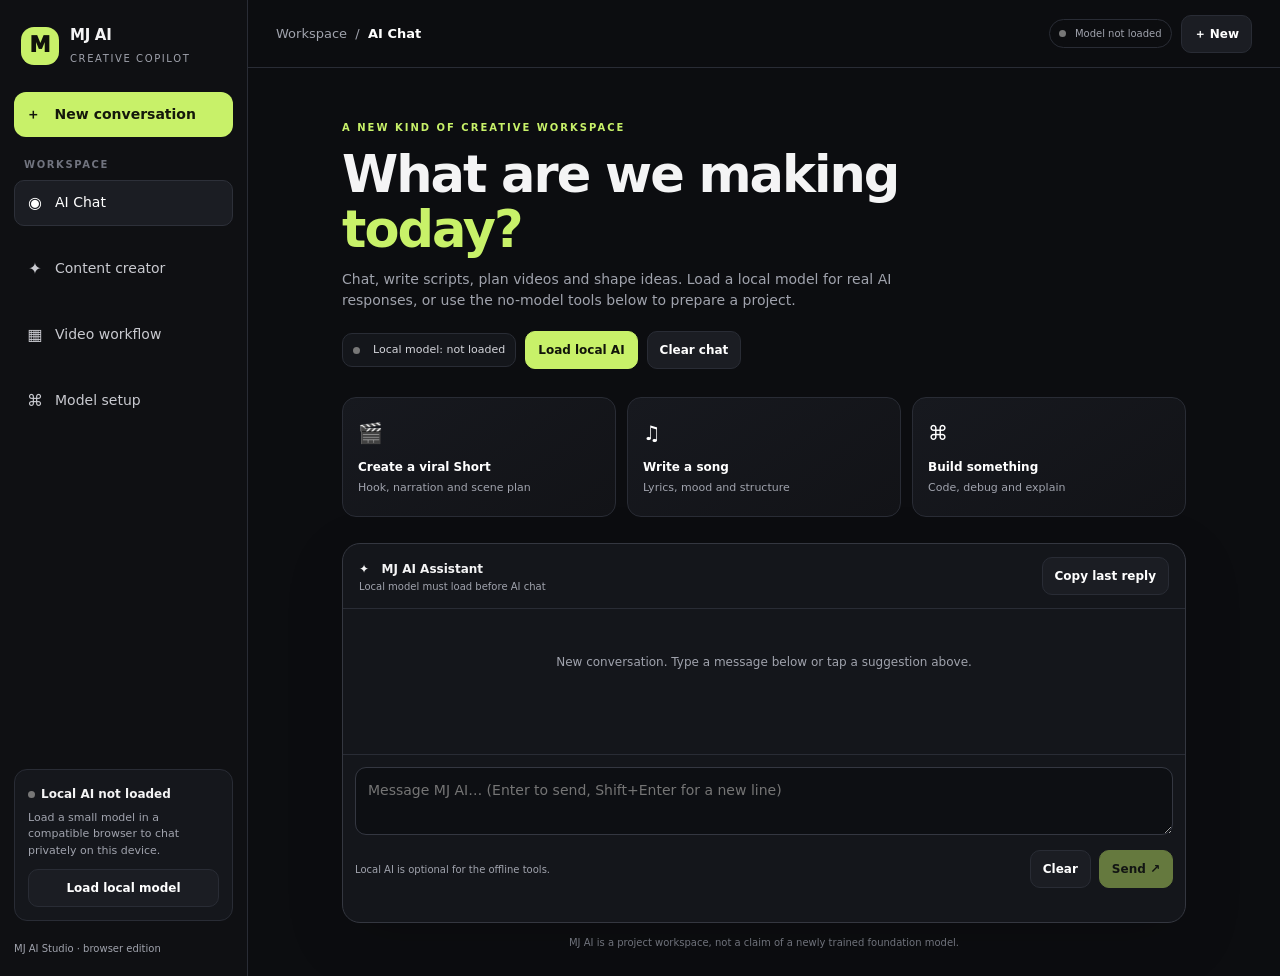
==== commit c78be654: "Replace old preview with redesigned MJ AI workspace" ====
--- a/preview/index.html
+++ b/preview/index.html
@@ -2,109 +2,72 @@
 <html lang="en">
 <head>
 <meta charset="utf-8"><meta name="viewport" content="width=device-width,initial-scale=1">
-<meta name="theme-color" content="#080b13">
-<title>MJ AI Studio — Local-first AI Creative Lab</title>
-<meta name="description" content="A local-first AI creative dashboard for video, writing, images, audio and open models. No API key required for the offline workspace.">
+<meta name="theme-color" content="#0c0d10">
+<title>MJ AI — Your creative copilot</title>
+<meta name="description" content="MJ AI is a mobile-friendly AI workspace with local browser chat, writing tools and creative workflows.">
 <style>
-:root{color-scheme:dark;--bg:#080b13;--panel:#111725;--panel2:#151e30;--line:#27334a;--text:#f3f6ff;--muted:#9caac2;--purple:#a997ff;--cyan:#74e3df;--green:#8de7b4;--amber:#ffd58a}
-*{box-sizing:border-box}body{margin:0;background:radial-gradient(ellipse at 15% -20%,#33275f 0,transparent 38%),radial-gradient(ellipse at 100% 0,#123a4a 0,transparent 28%),var(--bg);color:var(--text);font:14px/1.55 Inter,system-ui,-apple-system,Segoe UI,sans-serif}a{color:var(--cyan);text-decoration:none}a:hover{text-decoration:underline}.shell{max-width:1200px;margin:auto;padding:0 22px}header{height:76px;border-bottom:1px solid #ffffff12;display:flex;align-items:center;justify-content:space-between;gap:16px}.brand{display:flex;align-items:center;gap:12px}.mark{height:42px;width:42px;border-radius:14px;display:grid;place-items:center;background:linear-gradient(135deg,#b4a3ff,#69e0d8);color:#101320;font-size:24px;font-weight:900}.brand b{display:block;font-size:15px}.brand small{color:var(--muted);font-size:11px}.topright{display:flex;align-items:center;gap:10px}.pill{border:1px solid var(--line);border-radius:99px;padding:6px 11px;color:var(--muted);font-size:11px}.led{display:inline-block;width:7px;height:7px;border-radius:50%;background:var(--amber);margin-right:6px}.hero{padding:55px 0 30px;display:grid;grid-template-columns:1.35fr .65fr;gap:28px;align-items:center}.eyebrow{color:var(--cyan);font-size:11px;font-weight:800;letter-spacing:2px;text-transform:uppercase}.hero h1{font-size:clamp(39px,6vw,68px);letter-spacing:-3px;line-height:1.02;margin:12px 0 16px}.hero h1 span{background:linear-gradient(90deg,var(--purple),var(--cyan));background-clip:text;color:transparent}.hero p{max-width:650px;color:var(--muted);font-size:15px}.heroCard{padding:22px;border:1px solid #a997ff45;border-radius:20px;background:linear-gradient(145deg,#191b32,#111827);box-shadow:0 18px 65px #0004}.heroCard h3{margin:0 0 7px}.heroCard p{font-size:12px;margin:0 0 16px}.statusrow{display:flex;justify-content:space-between;align-items:center;border-top:1px solid var(--line);padding:11px 0;font-size:12px}.statusrow span:last-child{color:var(--green)}.btn{border:0;border-radius:11px;padding:11px 15px;font:inherit;font-weight:750;cursor:pointer;background:var(--purple);color:#111321}.btn.secondary{background:#ffffff08;border:1px solid var(--line);color:var(--text)}.btn:hover{filter:brightness(1.08)}.sectionhead{display:flex;justify-content:space-between;gap:18px;align-items:end;margin:28px 0 14px}.sectionhead h2{margin:0;font-size:23px;letter-spacing:-.6px}.sectionhead p{margin:4px 0 0;color:var(--muted);font-size:12px}.grid{display:grid;grid-template-columns:repeat(3,minmax(0,1fr));gap:14px}.card{background:linear-gradient(145deg,#141b2a,#0f1420);border:1px solid var(--line);border-radius:17px;padding:18px;min-width:0}.card h3{margin:9px 0 5px;font-size:16px}.card p{margin:0;color:var(--muted);font-size:12px}.icon{width:39px;height:39px;border-radius:12px;background:#a997ff18;display:grid;place-items:center;font-size:21px}.tags{display:flex;flex-wrap:wrap;gap:6px;margin:13px 0}.tag{font-size:10px;border:1px solid var(--line);border-radius:99px;padding:4px 7px;color:var(--muted)}.tag.ready{color:var(--green);border-color:#8de7b433}.card .smallbtn{font-size:11px;padding:8px 10px;margin-top:4px}.two{display:grid;grid-template-columns:1fr 1fr;gap:14px}.paneltitle{display:flex;align-items:center;gap:10px;margin-bottom:13px}.paneltitle h3{margin:0;font-size:16px}.formlabel{display:block;color:var(--muted);font-size:11px;margin:10px 0 5px}input,select,textarea{width:100%;border:1px solid var(--line);border-radius:10px;padding:11px;background:#090e18;color:var(--text);font:inherit;font-size:12px;outline:none}textarea{resize:vertical;min-height:105px}input:focus,select:focus,textarea:focus{border-color:var(--purple)}.output{margin-top:12px;padding:12px;border-radius:11px;background:#080d16;border:1px solid var(--line);white-space:pre-wrap;overflow-wrap:anywhere;font-size:12px;min-height:54px;color:#dce4f7}.row{display:flex;gap:8px;align-items:center;flex-wrap:wrap;margin-top:12px}.note{font-size:11px;color:var(--muted);margin-top:12px}.warning{border:1px solid #ffd58a40;background:#ffd58a0b;padding:13px 15px;border-radius:13px;color:#e8d8b9;font-size:12px;margin-top:18px}.catalog{display:grid;grid-template-columns:repeat(2,minmax(0,1fr));gap:10px}.model{display:flex;justify-content:space-between;gap:12px;padding:13px;border:1px solid var(--line);border-radius:12px;background:#ffffff03}.model b{display:block;font-size:12px}.model small{color:var(--muted);font-size:10px}.model .kind{font-size:10px;color:var(--cyan);text-align:right;white-space:nowrap}.steps{counter-reset:step;display:grid;gap:12px}.step{padding-left:39px;position:relative;color:var(--muted);font-size:12px}.step:before{counter-increment:step;content:counter(step);position:absolute;left:0;top:0;width:26px;height:26px;display:grid;place-items:center;border-radius:9px;background:#a997ff20;color:var(--purple);font-weight:800}.step b{display:block;color:var(--text);font-size:13px}.footer{padding:35px 0 45px;color:var(--muted);font-size:11px;display:flex;justify-content:space-between;gap:12px}.hidden{display:none!important}@media(max-width:800px){.hero{grid-template-columns:1fr;padding-top:35px}.grid{grid-template-columns:1fr 1fr}.two{grid-template-columns:1fr}.catalog{grid-template-columns:1fr}.hero h1{letter-spacing:-2px}}@media(max-width:520px){.shell{padding:0 14px}.grid{grid-template-columns:1fr}.pill{display:none}.sectionhead{align-items:start;flex-direction:column}.topright .btn{padding:9px 10px;font-size:11px}.footer{flex-direction:column}}
+:root{color-scheme:dark;--bg:#0c0d10;--panel:#13151a;--panel2:#191b22;--line:#292c35;--text:#f4f4f5;--muted:#a0a3ad;--lime:#c8f169;--purple:#b4a1ff;--red:#ff8e91}
+*{box-sizing:border-box}body{margin:0;background:var(--bg);color:var(--text);font:14px/1.5 Inter,ui-sans-serif,system-ui,-apple-system,Segoe UI,sans-serif}button,input,textarea,select{font:inherit}button{cursor:pointer}a{color:inherit;text-decoration:none}.app{min-height:100vh;display:grid;grid-template-columns:248px 1fr}.side{border-right:1px solid var(--line);padding:20px 14px;display:flex;flex-direction:column;gap:20px;background:#0f1013}.brand{display:flex;align-items:center;gap:11px;padding:4px 7px}.logo{width:38px;height:38px;border-radius:13px;display:grid;place-items:center;background:var(--lime);color:#10120b;font-weight:950;font-size:21px}.brand strong{display:block;font-size:15px;letter-spacing:-.3px}.brand small{color:var(--muted);font-size:10px;letter-spacing:1.6px}.new{width:100%;background:var(--lime);color:#14170b;border:0;border-radius:12px;padding:12px;font-weight:800;text-align:left}.navlabel{color:#70737e;font-size:10px;letter-spacing:1.6px;font-weight:800;padding:0 10px;margin-bottom:-12px}.navbtn{width:100%;display:flex;align-items:center;gap:10px;padding:10px;border:1px solid transparent;border-radius:10px;background:transparent;color:#c9cad0;text-align:left}.navbtn:hover,.navbtn.active{background:#1b1d23;border-color:#2d3039;color:white}.navbtn .ico{width:20px;text-align:center;font-size:16px}.sidefoot{margin-top:auto;border:1px solid var(--line);background:#15171c;border-radius:13px;padding:13px}.sidefoot b{font-size:12px}.sidefoot p{color:var(--muted);font-size:11px;margin:6px 0 10px}.tiny{font-size:10px;color:var(--muted)}.dot{display:inline-block;width:7px;height:7px;border-radius:50%;background:#777;margin-right:6px}.dot.ok{background:var(--lime)}main{min-width:0;display:flex;flex-direction:column;min-height:100vh}.top{height:68px;border-bottom:1px solid var(--line);display:flex;align-items:center;justify-content:space-between;padding:0 28px;gap:10px}.crumb{font-size:13px;color:var(--muted)}.crumb b{color:white;font-weight:700}.topright{display:flex;align-items:center;gap:9px}.badge{font-size:10px;color:var(--muted);border:1px solid var(--line);padding:6px 9px;border-radius:99px}.button{border:1px solid var(--line);background:#1b1d23;color:white;border-radius:10px;padding:9px 12px;font-size:12px;font-weight:700}.button.primary{background:var(--lime);border-color:var(--lime);color:#11140a}.button:disabled{opacity:.45;cursor:not-allowed}.content{width:min(900px,100%);margin:0 auto;padding:42px 28px 26px;flex:1}.welcome{margin:10px 0 28px}.eyebrow{color:var(--lime);font-size:10px;font-weight:850;letter-spacing:2px;text-transform:uppercase}.welcome h1{font-size:clamp(32px,5vw,51px);letter-spacing:-2px;line-height:1.08;margin:12px 0}.welcome h1 span{color:var(--lime)}.welcome p{color:var(--muted);max-width:590px;font-size:14px;margin:0}.modelbar{display:flex;align-items:center;gap:9px;flex-wrap:wrap;margin:20px 0}.modelpill{display:flex;align-items:center;gap:7px;border:1px solid var(--line);border-radius:10px;padding:8px 10px;font-size:11px;color:#d4d5db;background:#14161b}.modelpill strong{color:var(--lime)}.cards{display:grid;grid-template-columns:repeat(3,minmax(0,1fr));gap:11px;margin:22px 0 26px}.promptcard{border:1px solid var(--line);background:linear-gradient(145deg,#17191f,#121317);border-radius:14px;padding:15px;text-align:left;color:white;min-height:120px}.promptcard:hover{border-color:#747d56;transform:translateY(-1px)}.promptcard .pico{font-size:20px}.promptcard b{display:block;margin:10px 0 4px;font-size:12px}.promptcard span{display:block;color:var(--muted);font-size:11px}.chat{border:1px solid #343740;background:#14161b;border-radius:18px;overflow:hidden;box-shadow:0 18px 60px #0002}.chathead{display:flex;justify-content:space-between;align-items:center;padding:13px 16px;border-bottom:1px solid var(--line)}.chathead b{font-size:12px}.chathead small{display:block;color:var(--muted);font-size:10px}.messages{min-height:145px;max-height:430px;overflow-y:auto;padding:17px;display:flex;flex-direction:column;gap:15px}.empty{text-align:center;color:var(--muted);padding:27px 12px;font-size:12px}.msg{display:flex;gap:10px;align-items:flex-start}.avatar{flex:0 0 29px;width:29px;height:29px;display:grid;place-items:center;border-radius:10px;background:#272a31;font-size:13px}.msg.user .avatar{background:#303522;color:var(--lime)}.bubble{white-space:pre-wrap;overflow-wrap:anywhere;font-size:13px;line-height:1.7;padding-top:3px;min-width:0}.msg.user .bubble{color:#e6e6e9}.composer{padding:12px;border-top:1px solid var(--line)}textarea,input,select{background:#0d0f13;color:white;border:1px solid #343741;border-radius:11px;padding:12px;width:100%;outline:none}textarea:focus,input:focus,select:focus{border-color:var(--lime)}textarea{resize:vertical;min-height:68px;max-height:220px}.composebottom{display:flex;align-items:center;justify-content:space-between;gap:10px;margin-top:9px}.composebottom small{color:var(--muted);font-size:10px}.composeactions{display:flex;gap:8px}.toolsview{display:none}.toolsview.active{display:block}.chatview.hidden{display:none}.pagehead{margin:8px 0 22px}.pagehead h1{font-size:30px;letter-spacing:-1px;margin:7px 0}.pagehead p{color:var(--muted);margin:0}.toolgrid{display:grid;grid-template-columns:1fr 1fr;gap:13px}.toolcard{border:1px solid var(--line);background:var(--panel);border-radius:15px;padding:17px}.toolcard h3{margin:0 0 5px;font-size:14px}.toolcard p{margin:0 0 13px;color:var(--muted);font-size:11px}.label{display:block;color:var(--muted);font-size:11px;margin:11px 0 6px}.toolcard textarea{min-height:105px}.result{margin-top:12px;white-space:pre-wrap;overflow-wrap:anywhere;background:#0d0f13;border:1px solid var(--line);border-radius:11px;padding:13px;min-height:80px;font-size:12px;line-height:1.7}.statusbox{padding:13px;border:1px solid var(--line);background:#101216;border-radius:12px;color:var(--muted);font-size:12px;margin-top:13px}.mobilehead{display:none}.footer{text-align:center;color:#6f727b;font-size:10px;padding:12px 0 0}.toast{font-size:11px;color:var(--lime);min-height:17px;margin-top:5px}
+@media(max-width:780px){.app{grid-template-columns:1fr}.side{display:none}.mobilehead{display:flex;align-items:center;gap:10px}.top{padding:0 14px;height:60px}.content{padding:27px 14px 20px}.welcome h1{letter-spacing:-1.4px}.cards{grid-template-columns:1fr;gap:8px}.promptcard{min-height:unset;display:grid;grid-template-columns:30px 1fr;column-gap:7px;align-items:center;padding:12px}.promptcard .pico{grid-row:span 2}.promptcard b{margin:0}.promptcard span{margin-top:3px}.toolgrid{grid-template-columns:1fr}.badge{display:none}.messages{padding:13px;min-height:130px}.composebottom{align-items:flex-start}.composebottom small{max-width:53%}}
 </style>
 </head>
 <body>
-<header class="shell"><div class="brand"><div class="mark">✦</div><div><b>MJ AI Studio</b><small>LOCAL-FIRST CREATIVE LAB</small></div></div><div class="topright"><span class="pill"><i class="led"></i><span id="connection">Offline workspace ready</span></span><a class="btn secondary" href="https://github.com/singwithsashu-a11y/Ai-video-free" target="_blank" rel="noopener">GitHub ↗</a></div></header>
-<main class="shell">
-<section class="hero"><div><div class="eyebrow">Your creative tools. Your machine. Your control.</div><h1>Make more with<br><span>open AI tools.</span></h1><p>A temporary, mobile-friendly control room for open models, scripts, storyboards, video workflows and local AI setup. Start without an API key. Connect a real model when your device or server supports it.</p><div class="row"><a href="#workspace" class="btn">Open creative workspace ↓</a><a href="#models" class="btn secondary">Explore model library</a></div></div><aside class="heroCard"><h3>Workspace status</h3><p>This preview itself runs in your browser. Heavy AI models need a compatible runtime and storage.</p><div class="statusrow"><span>Web app</span><span>● Ready</span></div><div class="statusrow"><span>Offline template tools</span><span>● Available</span></div><div class="statusrow"><span>Local Ollama model</span><span id="ollamaState">Not checked</span></div><div class="row"><button class="btn secondary" id="checkLocal">Check local AI setup</button></div><div id="localHint" class="note" aria-live="polite">Checks are best-effort; browser security may block direct localhost requests.</div></aside></section>
-<div class="sectionhead"><div><h2>Creative modules</h2><p>One dashboard for the tasks you actually use.</p></div><span class="pill">No API key required for template mode</span></div>
-<section class="grid">
-<article class="card"><div class="icon">🎬</div><h3>Video editor</h3><p>Prepare a project, choose Shorts or YouTube format, and use the backend renderer when installed.</p><div class="tags"><span class="tag">9:16 Shorts</span><span class="tag">16:9 YouTube</span><span class="tag">FFmpeg required</span></div><a class="btn secondary smallbtn" href="#setup">View setup</a></article>
-<article class="card"><div class="icon">✍️</div><h3>Script & storyboard</h3><p>Create a structured starter script, scene plan, hook, captions and hashtags without calling a cloud API.</p><div class="tags"><span class="tag ready">Offline template</span><span class="tag">Hinglish-friendly</span></div><a class="btn secondary smallbtn" href="#workspace">Open writer</a></article>
-<article class="card"><div class="icon">🖼️</div><h3>Image generation</h3><p>Discover local image model families and launch instructions for compatible local interfaces.</p><div class="tags"><span class="tag">ComfyUI</span><span class="tag">Stable Diffusion</span><span class="tag">Hardware needed</span></div><a class="btn secondary smallbtn" href="#models">Browse image models</a></article>
-<article class="card"><div class="icon">🎙️</div><h3>Audio & subtitles</h3><p>Open-source options for speech recognition, subtitle creation and local text-to-speech.</p><div class="tags"><span class="tag">Whisper</span><span class="tag">Piper TTS</span></div><a class="btn secondary smallbtn" href="#models">Browse audio models</a></article>
-<article class="card"><div class="icon">🧠</div><h3>Local language models</h3><p>Use a model already installed on a machine you control; no provider API key is needed.</p><div class="tags"><span class="tag">Ollama</span><span class="tag">GGUF / llama.cpp</span></div><a class="btn secondary smallbtn" href="#setup">Connect local runtime</a></article>
-<article class="card"><div class="icon">🧰</div><h3>Workflow planner</h3><p>Plan a no-key workflow and see which stages can run offline versus requiring model downloads.</p><div class="tags"><span class="tag ready">Browser-only demo</span><span class="tag">No hidden API calls</span></div><a class="btn secondary smallbtn" href="#workspace">Build a workflow</a></article>
+<div class="app">
+<aside class="side">
+<div class="brand"><div class="logo">M</div><div><strong>MJ AI</strong><small>CREATIVE COPILOT</small></div></div>
+<button class="new" id="newChat">＋ &nbsp; New conversation</button>
+<div class="navlabel">WORKSPACE</div>
+<button class="navbtn active" data-view="chat"><span class="ico">◉</span> AI Chat</button>
+<button class="navbtn" data-view="creator"><span class="ico">✦</span> Content creator</button>
+<button class="navbtn" data-view="workflow"><span class="ico">▦</span> Video workflow</button>
+<button class="navbtn" data-view="models"><span class="ico">⌘</span> Model setup</button>
+<div class="sidefoot"><b><span class="dot" id="modelDot"></span><span id="sideModel">Local AI not loaded</span></b><p id="sideInfo">Load a small model in a compatible browser to chat privately on this device.</p><button class="button" id="sideLoad" style="width:100%">Load local model</button></div>
+<div class="tiny">MJ AI Studio · browser edition</div>
+</aside>
+<main>
+<header class="top"><div class="mobilehead"><div class="logo" style="width:30px;height:30px;border-radius:9px;font-size:16px">M</div><b>MJ AI</b></div><div class="crumb">Workspace&nbsp; / &nbsp;<b id="crumbName">AI Chat</b></div><div class="topright"><span class="badge" id="topStatus"><span class="dot"></span> Model not loaded</span><button class="button" id="topNew">＋ New</button></div></header>
+<div class="content">
+<section id="chatView" class="chatview">
+<div class="welcome"><div class="eyebrow">A new kind of creative workspace</div><h1>What are we making<br><span>today?</span></h1><p>Chat, write scripts, plan videos and shape ideas. Load a local model for real AI responses, or use the no-model tools below to prepare a project.</p>
+<div class="modelbar"><div class="modelpill"><span class="dot" id="heroDot"></span><span id="heroModel">Local model: not loaded</span></div><button class="button primary" id="heroLoad">Load local AI</button><button class="button" id="clearHistory">Clear chat</button></div></div>
+<div class="cards">
+<button class="promptcard" data-prompt="Write a compelling Hinglish YouTube Shorts script about an unusual real-world mystery. Include a strong hook, scene timings, narration and a memorable ending."><div class="pico">🎬</div><b>Create a viral Short</b><span>Hook, narration and scene plan</span></button>
+<button class="promptcard" data-prompt="Help me write an original emotional Hindi/Hinglish song. Ask for missing details only if essential, and give a strong concept with verse, chorus and bridge."><div class="pico">♫</div><b>Write a song</b><span>Lyrics, mood and structure</span></button>
+<button class="promptcard" data-prompt="Act as a senior software engineer. Help me plan and implement a real working AI web app. Start by clarifying the goal, then give practical steps and code."><div class="pico">⌘</div><b>Build something</b><span>Code, debug and explain</span></button>
+</div>
+<div class="chat">
+<div class="chathead"><div><b>✦ &nbsp; MJ AI Assistant</b><small id="chatSub">Your conversation stays in this page.</small></div><button class="button" id="copyLast">Copy last reply</button></div>
+<div class="messages" id="messages" aria-live="polite"><div class="empty">Welcome to MJ AI. Load a local model for AI chat, or tap a suggestion above to put an idea in the message box.<br><br><span style="color:#c8f169">Your workspace is ready.</span></div></div>
+<div class="composer"><textarea id="prompt" placeholder="Message MJ AI… (Enter to send, Shift+Enter for a new line)" rows="2"></textarea><div class="composebottom"><small id="composerStatus">Local AI is optional for the offline tools.</small><div class="composeactions"><button class="button" id="stopChat">Clear</button><button class="button primary" id="send" disabled>Send ↗</button></div></div><div class="toast" id="toast" aria-live="polite"></div></div>
+</div>
+<div class="footer">MJ AI is a project workspace, not a claim of a newly trained foundation model.</div>
 </section>
-<section id="workspace"><div class="sectionhead"><div><h2>Offline creative workspace</h2><p>Template-based starter generation. It works without a model, but is not a real LLM.</p></div></div>
-<article class="card" style="margin-bottom:14px"><div class="paneltitle"><div class="icon">🧠</div><h3>MJ AI Chat · local model</h3></div><p>Multi-turn chat with the model loaded in this browser. Conversation stays in this page; a small model is not as capable as ChatGPT/Claude/Gemini, and the model must load first.</p><div id="chatMessages" class="output" style="min-height:180px;max-height:360px;overflow:auto" aria-live="polite">MJ AI: Load the local model below, then ask a question. This chat runs on your device when WebGPU is supported.</div><label class="formlabel" for="chatPrompt">Message MJ AI</label><textarea id="chatPrompt" rows="3" placeholder="Ask in Hinglish, Hindi, English or Bangla…"></textarea><div class="row"><button class="btn" id="sendChat" disabled>Send message</button><button class="btn secondary" id="clearChat">New chat</button><span class="note" id="chatState">Load the model to enable chat.</span></div></article>
-<div class="two"><article class="card"><div class="paneltitle"><div class="icon">✦</div><h3>Script / storyboard helper</h3></div><label class="formlabel" for="idea">Your idea</label><textarea id="idea" placeholder="Example: 45-second Hinglish documentary Short about air pollution in a serious, cinematic style."></textarea><div class="two"><div><label class="formlabel" for="task">Output</label><select id="task"><option value="script">Video script</option><option value="storyboard">Scene-by-scene storyboard</option><option value="captions">Caption + hashtags</option><option value="prompts">AI visual prompts</option></select></div><div><label class="formlabel" for="language">Language</label><select id="language"><option>Hinglish</option><option>Hindi</option><option>English</option><option>Bangla</option></select></div></div><div class="row"><button class="btn" id="loadBrowserAI">Load real local AI model</button><button class="btn" id="makeLocalAI" disabled>Generate with local AI</button><button class="btn secondary" id="makeText">Offline template</button><button class="btn secondary" id="copyText">Copy</button></div><div id="browserAIStatus" class="note" aria-live="polite">Real browser AI is not loaded. Load a small Qwen model first; first download may be several hundred MB and needs Chrome with WebGPU.</div><div class="output" id="writerOutput" aria-live="polite">Your draft will appear here. This is a deterministic template helper, not a language model.</div></article>
-<article class="card"><div class="paneltitle"><div class="icon">🧩</div><h3>Workflow builder</h3></div><label class="formlabel" for="goal">What do you want to make?</label><select id="goal"><option value="short">A YouTube Short / Reel</option><option value="long">A YouTube documentary</option><option value="music">A lyric / music video</option><option value="image">Images / thumbnail</option><option value="voice">Voice-over and subtitles</option></select><label class="formlabel" for="hardware">Where will models run?</label><select id="hardware"><option value="phone">Android phone only</option><option value="shared">Shared hosting / cPanel</option><option value="pc">PC or laptop I control</option><option value="vps">VPS with enough RAM/GPU</option></select><div class="row"><button class="btn" id="buildFlow">Build no-key plan</button></div><div class="output" id="flowOutput" aria-live="polite">Choose your project and hardware, then build a practical plan.</div></article></div></section>
-<section id="models"><div class="sectionhead"><div><h2>Open-model library</h2><p>Model families and runtimes to install separately. Nothing here downloads multi-GB weights automatically.</p></div><span class="pill">Curated starter list · not bundled models</span></div><div class="catalog">
-<div class="model"><div><b>Qwen 2.5 / Qwen3 family</b><small>Writing, coding, multilingual tasks; choose a size that fits RAM.</small></div><span class="kind">Text / LLM</span></div>
-<div class="model"><div><b>Llama 3.2 family</b><small>Compact text and vision variants; review each model's license.</small></div><span class="kind">Text / vision</span></div>
-<div class="model"><div><b>Gemma family</b><small>Open-weight assistant models with size-specific hardware needs.</small></div><span class="kind">Text / vision</span></div>
-<div class="model"><div><b>DeepSeek-R1 distills</b><small>Reasoning-oriented variants; smaller distills are more practical locally.</small></div><span class="kind">Reasoning</span></div>
-<div class="model"><div><b>Mistral family</b><small>General-purpose text models; check variant-specific terms.</small></div><span class="kind">Text / LLM</span></div>
-<div class="model"><div><b>Whisper / whisper.cpp</b><small>Speech-to-text and transcription; local compute and model files required.</small></div><span class="kind">Audio / STT</span></div>
-<div class="model"><div><b>Piper</b><small>Lightweight local text-to-speech voices, subject to each voice's license.</small></div><span class="kind">Audio / TTS</span></div>
-<div class="model"><div><b>Stable Diffusion / SDXL</b><small>Local image generation through a compatible UI; RAM/VRAM matters.</small></div><span class="kind">Image</span></div>
-<div class="model"><div><b>FLUX family</b><small>Image generation; licensing, memory and hardware differ by variant.</small></div><span class="kind">Image</span></div>
-<div class="model"><div><b>ComfyUI</b><small>Node-based interface that connects supported image/video/audio workflows.</small></div><span class="kind">Workflow UI</span></div>
-<div class="model"><div><b>llama.cpp / GGUF</b><small>Run quantized language models on supported CPU/GPU hardware.</small></div><span class="kind">Local runtime</span></div>
-<div class="model"><div><b>Ollama</b><small>Simple local model runner with an HTTP API on your own machine.</small></div><span class="kind">Local runtime</span></div>
-</div><div class="row"><a class="btn secondary" href="https://ollama.com" target="_blank" rel="noopener">Ollama ↗</a><a class="btn secondary" href="https://github.com/ggerganov/llama.cpp" target="_blank" rel="noopener">llama.cpp ↗</a><a class="btn secondary" href="https://github.com/comfyanonymous/ComfyUI" target="_blank" rel="noopener">ComfyUI ↗</a><a class="btn secondary" href="https://github.com/openai/whisper" target="_blank" rel="noopener">Whisper ↗</a></div></section>
-<section id="setup"><div class="sectionhead"><div><h2>How to make it genuinely local</h2><p>Important for Android + shared hosting: a website cannot magically bundle every AI model.</p></div></div><div class="two"><article class="card"><div class="paneltitle"><div class="icon">📱</div><h3>Your current setup: Android + hosting</h3></div><div class="steps"><div class="step"><b>Use this temporary dashboard</b>The interface and offline template helper run in the browser.</div><div class="step"><b>Use the hosting backend for supported tasks</b>FFmpeg and Python depend on your host's installed packages, permissions and time limits.</div><div class="step"><b>Large AI models may not run on shared hosting</b>Most shared cPanel plans lack the RAM/GPU and process access for image/video models.</div></div></article><article class="card"><div class="paneltitle"><div class="icon">💻</div><h3>For real local AI without API keys</h3></div><div class="steps"><div class="step"><b>Install a local runtime</b>For example, install Ollama on a PC or server you control.</div><div class="step"><b>Download model weights once</b>Example command: <code>ollama pull qwen2.5:3b</code>. Downloads require internet and disk space.</div><div class="step"><b>Connect the backend securely</b>Keep local model ports private; do not expose an unauthenticated model endpoint to the public web.</div></div><div class="warning">No API key does not mean no compute. A true offline model needs downloaded weights and compatible device resources. This demo does not claim that all listed models are installed.</div></article></div></section>
-<div class="warning"><b>Honest capability note:</b> this is a temporary static preview with a working browser-side template helper and workflow planner. It is not a bundle of every AI model and does not perform real text-to-video, image generation or speech transcription by itself. Connect supported runtimes/backends for those capabilities.</div>
-<footer class="footer"><span>MJ AI Studio · temporary preview build</span><span><a href="https://github.com/singwithsashu-a11y/Ai-video-free">Source repository</a> · No API keys stored in this page</span></footer>
+<section id="creatorView" class="toolsview"><div class="pagehead"><div class="eyebrow">Creative studio</div><h1>Content creator</h1><p>Draft scripts, storyboards, captions and visual prompts.</p></div><div class="toolcard"><label class="label" for="idea">Tell MJ AI what you want to create</label><textarea id="idea" placeholder="Example: 60-second Hinglish documentary about air pollution, serious and cinematic."></textarea><div class="toolgrid"><div><label class="label" for="task">Deliverable</label><select id="task"><option value="script">Short video script</option><option value="storyboard">Scene-by-scene storyboard</option><option value="captions">Captions and hashtags</option><option value="visual">Cinematic visual prompts</option><option value="song">Songwriting starter</option></select></div><div><label class="label" for="language">Language</label><select id="language"><option>Hinglish</option><option>Hindi</option><option>English</option><option>Bangla</option></select></div></div><div style="display:flex;gap:8px;flex-wrap:wrap;margin-top:13px"><button class="button primary" id="createAI" disabled>Generate with local AI</button><button class="button" id="createTemplate">Make offline draft</button><button class="button" id="copyDraft">Copy result</button></div><div class="result" id="draft">Your content draft will appear here.</div><div class="statusbox" id="creatorStatus">Offline draft mode works now. For genuine model-generated writing, load the local model first.</div></div></section>
+<section id="workflowView" class="toolsview"><div class="pagehead"><div class="eyebrow">Plan before you render</div><h1>Video workflow</h1><p>Get a practical production checklist for your device and goal.</p></div><div class="toolcard"><label class="label" for="goal">What are you making?</label><select id="goal"><option value="short">YouTube Short / Instagram Reel</option><option value="doc">YouTube documentary</option><option value="music">Lyrics / music video</option><option value="thumbnail">Thumbnail / image</option><option value="voice">Voice-over and subtitles</option></select><label class="label" for="device">Where will it run?</label><select id="device"><option value="android">Android phone + browser</option><option value="hosting">Shared hosting / cPanel</option><option value="pc">PC / laptop</option><option value="vps">VPS / GPU server</option></select><button class="button primary" id="plan">Build my workflow</button><div class="result" id="planResult">Choose your project and device, then build a plan.</div></div></section>
+<section id="modelsView" class="toolsview"><div class="pagehead"><div class="eyebrow">Local inference</div><h1>Model setup</h1><p>MJ AI can use a small model downloaded to a compatible browser. Larger models need a local runtime or server.</p></div><div class="toolgrid"><div class="toolcard"><h3>Run AI in this browser</h3><p>Uses WebLLM and a small Qwen model. Requires internet for the first download, compatible WebGPU, and available storage/memory.</p><button class="button primary" id="modelLoad">Load Qwen local model</button><div class="result" id="modelStatus">Not loaded. No model is bundled in this website.</div></div><div class="toolcard"><h3>Connect a PC/server</h3><p>For a model you control, install Ollama and download a model. A static GitHub Pages site cannot securely host Python or GPU inference by itself.</p><label class="label">Example install command</label><div class="result">ollama pull qwen2.5:3b</div><a class="button" href="https://ollama.com" target="_blank" rel="noopener">Ollama official site ↗</a></div></div><div class="statusbox">Privacy note: when the local model is running, prompts are sent to the model in your browser. The model download itself comes from the model/runtime CDN. No provider API key is entered on this page.</div></section>
+</div>
 </main>
+</div>
 <script>
 const $=id=>document.getElementById(id);
-$('checkLocal').addEventListener('click',async()=>{const state=$('ollamaState'),hint=$('localHint');state.textContent='Checking…';hint.textContent='Trying the Ollama endpoint on this device. A browser CORS restriction can prevent this check.';try{const r=await fetch('http://127.0.0.1:11434/api/tags',{signal:AbortSignal.timeout(2500)});if(!r.ok)throw new Error('HTTP '+r.status);const d=await r.json();state.textContent='Responding';hint.textContent='Ollama responded. Installed models: '+((d.models||[]).map(m=>m.name).join(', ')||'none detected')+'. Note: this checks the device running the browser, not the website host.'}catch(e){state.textContent='Not reachable';hint.textContent='No response from local Ollama, or browser security blocked the request. If you only have Android + shared hosting, this is expected. The template helper below still works.'}});
-let browserEngine=null;
-let chatHistory=[];
-function renderChat(){
- const box=$('chatMessages');
- box.textContent=chatHistory.map(m=>(m.role==='user'?'You: ':'MJ AI: ')+m.content).join('\n\n')||'MJ AI: New conversation. Load the local model and ask a question.';
- box.scrollTop=box.scrollHeight;
-}
-$('sendChat').addEventListener('click',async()=>{
- const input=$('chatPrompt'),text=input.value.trim(),btn=$('sendChat');
- if(!text)return;
- if(!browserEngine){$('chatState').textContent='Load the local model first.';return}
- if(chatHistory.filter(m=>m.role==='user').length>=24){$('chatState').textContent='Conversation limit reached. Start a new chat to keep memory usage manageable.';return}
- chatHistory.push({role:'user',content:text});input.value='';renderChat();btn.disabled=true;$('chatState').textContent='Thinking on this device…';
- try{
-  const messages=[{role:'system',content:'You are MJ AI, a helpful multilingual assistant. Reply in the user’s language. Help with learning, writing, coding and creative work. Be honest about uncertainty and do not claim tools you did not use.'},...chatHistory];
-  const res=await browserEngine.chat.completions.create({messages,temperature:0.7,max_tokens:900});
-  const answer=res.choices?.[0]?.message?.content?.trim()||'Model returned no text.';
-  chatHistory.push({role:'assistant',content:answer});renderChat();$('chatState').textContent='Reply generated locally. No API key used.';
- }catch(e){chatHistory.pop();renderChat();$('chatState').textContent='Chat error: '+(e?.message||String(e))}
- finally{btn.disabled=false}
-});
-$('chatPrompt').addEventListener('keydown',e=>{if(e.key==='Enter'&&!e.shiftKey){e.preventDefault();$('sendChat').click()}});
-$('clearChat').addEventListener('click',()=>{chatHistory=[];renderChat();$('chatState').textContent='New conversation. Local model stays loaded.'});
-
-$('loadBrowserAI').addEventListener('click',async()=>{
- const status=$('browserAIStatus'),btn=$('loadBrowserAI');
- if(browserEngine){status.textContent='Local AI model is loaded and ready on this device.';return}
- if(!('gpu' in navigator)){status.textContent='This browser does not expose WebGPU. Try the latest Chrome on a compatible device, or use Ollama on a PC/server you control.';return}
- btn.disabled=true;status.textContent='Loading WebLLM runtime and downloading the Qwen model. Keep this page open; first load may take a while and uses device storage.';
- try{
-  const webllm=await import('https://esm.run/@mlc-ai/web-llm');
-  const modelId='Qwen2.5-0.5B-Instruct-q4f16_1-MLC';
-  browserEngine=await webllm.CreateMLCEngine(modelId,{initProgressCallback:(p)=>{status.textContent=p.text||('Loading local model: '+Math.round((p.progress||0)*100)+'%')}});
-  $('makeLocalAI').disabled=false;$('sendChat').disabled=false;$('chatState').textContent='Local model ready. Ask MJ AI anything.';
-  status.textContent='Ready: Qwen model is running inside this browser. Your prompts are processed on this device.';
- }catch(e){browserEngine=null;status.textContent='Could not load browser AI: '+(e?.message||String(e))+'. Check internet for the first model download, available storage, and WebGPU support.'}
- finally{btn.disabled=false}
-});
-$('makeLocalAI').addEventListener('click',async()=>{
- const idea=$('idea').value.trim(),task=$('task').value,lang=$('language').value,status=$('browserAIStatus'),out=$('writerOutput'),btn=$('makeLocalAI');
- if(!idea){out.textContent='Pehle apna video idea likho.';return}
- if(!browserEngine){status.textContent='Load the local AI model first.';return}
- const taskNames={script:'Write a complete short video script with a strong hook, scene-by-scene visuals, narration, captions and CTA.',storyboard:'Create a numbered scene-by-scene storyboard with timing, camera framing, action, visual prompt, narration and transitions.',captions:'Write five original social media captions, one hook and relevant hashtags.',prompts:'Write detailed cinematic AI visual prompts and a negative prompt, preserving character and scene continuity.'};
- const system='You are a professional video creator and scriptwriter. Respond in '+lang+'. Be specific, useful and original. '+taskNames[task]+' Do not claim you rendered video or generated images.';
- btn.disabled=true;out.textContent='Generating with the local model on this device…';status.textContent='Local inference running; no cloud API is being called.';
- try{
-  const res=await browserEngine.chat.completions.create({messages:[{role:'system',content:system},{role:'user',content:idea}],temperature:0.7,max_tokens:900});
-  out.textContent=(res.choices?.[0]?.message?.content||'Model returned no text.')+'\n\n[Generated by a model running in this browser; no API key used.]';
-  status.textContent='Done. The model ran locally in your browser.';
- }catch(e){out.textContent='Local AI generation failed: '+(e?.message||String(e));status.textContent='Check device memory and WebGPU support.'}
- finally{btn.disabled=false}
-});
-$('makeText').addEventListener('click',()=>{const idea=$('idea').value.trim(),task=$('task').value,lang=$('language').value;if(!idea){$('writerOutput').textContent='Pehle apna video idea likho.';return}const open=lang==='English'?'Here is a starter draft based on your idea:':'Aapke idea ke liye starter draft:';let out=open+'\n\nIDEA: '+idea+'\n\n';if(task==='script')out+='HOOK (0–3 sec): Start with a surprising question or bold visual.\nSETUP: Explain the main situation in one clear sentence.\nBEAT 1: Show the first important fact or emotional moment.\nBEAT 2: Add a concrete example, contrast, or reveal.\nPAYOFF: Deliver the central insight.\nENDING: Close with a memorable line and a natural call-to-action.\n\nVOICEOVER: Rewrite each beat in your own voice and verify factual claims before publishing.';else if(task==='storyboard')out+='SCENE 1 — HOOK: Strong opening image; close-up or bold establishing shot.\nSCENE 2 — CONTEXT: Show where and why the story begins.\nSCENE 3 — DETAIL: Insert a relevant object, action or visual metaphor.\nSCENE 4 — TURN: Change framing, pace or lighting to reveal new information.\nSCENE 5 — PAYOFF: Show the core message clearly.\nSCENE 6 — OUTRO: Final image, title and optional CTA.\n\nFor continuity, repeat character, wardrobe, location, lens and lighting descriptions in every generation prompt.';else if(task==='captions')out+='CAPTION: '+idea+' — ek kahani, ek sawal, aur ek naya nazariya.\n\nHASHTAGS: #Shorts #Reels #AIVideo #Storytelling #Hindi #Hinglish\n\nTip: Remove irrelevant tags and verify the caption matches the finished video.';else out+='VISUAL STYLE: cinematic composition, intentional lighting, clear subject, detailed environment, natural textures.\nCAMERA: establish wide shot, medium action shot, expressive close-up, then a purposeful transition.\nNEGATIVE PROMPT: distorted anatomy, extra fingers, inconsistent face, unreadable text, watermark, logo artifacts, abrupt style changes.\n\nReplace generic descriptions with specific subject, setting, time of day, lens, motion and continuity details.';out+='\n\n[Offline template draft — no AI model was called. Use a local LLM for genuinely model-generated content.]';$('writerOutput').textContent=out});
-$('copyText').addEventListener('click',async()=>{try{await navigator.clipboard.writeText($('writerOutput').textContent);$('copyText').textContent='Copied!';setTimeout(()=>$('copyText').textContent='Copy',1200)}catch(e){const r=document.createRange();r.selectNodeContents($('writerOutput'));const s=getSelection();s.removeAllRanges();s.addRange(r)}});
-$('buildFlow').addEventListener('click',()=>{const g=$('goal').value,h=$('hardware').value;let text='NO-KEY WORKFLOW PLAN\n\n';const goals={short:'1. Draft hook + 5–8 scenes.\n2. Generate or source visuals.\n3. Record/import narration.\n4. Create subtitles, sync cuts and export 9:16 MP4.',long:'1. Research and verify claims.\n2. Write chaptered narration.\n3. Build storyboard and b-roll list.\n4. Record voice, subtitle, edit and export 16:9.',music:'1. Import final song and timestamped lyrics.\n2. Plan visual beats and typography.\n3. Sync captions to audio.\n4. Render 16:9 or 9:16 after confirming FFmpeg support.',image:'1. Write subject, composition and style prompt.\n2. Choose an image model/runtime.\n3. Generate several candidates.\n4. Finish thumbnail typography in an editor.',voice:'1. Prepare the approved script.\n2. Use local TTS or record voice.\n3. Run local speech recognition for timestamps.\n4. Review subtitle accuracy and export.'};text+=goals[g]+'\n\n';if(h==='phone')text+='HARDWARE: Android only. This plan does not assume large models fit or run on your phone. Browser templates work now; for heavy local AI, use a compatible Android runtime/device or a computer you control.';else if(h==='shared')text+='HARDWARE: Shared hosting/cPanel. Confirm FFmpeg and Python app support. Do not expect GPU video generation or Ollama to work on typical shared hosting.';else if(h==='pc')text+='HARDWARE: PC/laptop. Install a local runtime and compatible models; model size depends on RAM/VRAM. Keep services bound to localhost.';else text+='HARDWARE: VPS. Check RAM/VRAM, disk, GPU availability and provider terms before choosing models. Protect the model endpoint with authentication/network restrictions.';text+='\n\nAPI KEY: Not needed for the template steps. Model downloads may require internet and substantial storage. This planner does not run the full pipeline automatically.';$('flowOutput').textContent=text});
-if(!navigator.onLine)$('connection').textContent='Browser offline';
-window.addEventListener('offline',()=> $('connection').textContent='Browser offline');
-window.addEventListener('online',()=> $('connection').textContent='Offline workspace ready');
+let engine=null, history=[], lastReply='';
+const views={chat:'chatView',creator:'creatorView',workflow:'workflowView',models:'modelsView'};
+function sayToast(s){$('toast').textContent=s}
+function setStatus(s,loaded=false){$('topStatus').innerHTML='<span class="dot '+(loaded?'ok':'')+'"></span> '+s;$('heroModel').textContent=loaded?'Qwen · running in browser':'Local model: not loaded';$('heroDot').className='dot '+(loaded?'ok':'');$('modelDot').className='dot '+(loaded?'ok':'');$('sideModel').textContent=loaded?'Local AI is ready':'Local AI not loaded';$('sideInfo').textContent=loaded?'Model is running on this device.':'Load a small model in a compatible browser to chat privately on this device.';$('chatSub').textContent=loaded?'Local Qwen model · no API key':'Local model must load before AI chat';$('composerStatus').textContent=loaded?'AI runs in this browser; no provider API key used.':'Local AI is optional for the offline tools.'}
+function showView(name){Object.entries(views).forEach(([k,id])=>$(id).classList.toggle('active',k===name));$('chatView').classList.toggle('hidden',name!=='chat');document.querySelectorAll('.navbtn').forEach(b=>b.classList.toggle('active',b.dataset.view===name));$('crumbName').textContent={chat:'AI Chat',creator:'Content creator',workflow:'Video workflow',models:'Model setup'}[name];if(name==='models')$('modelStatus').textContent=engine?'Qwen local model is loaded and ready.':'Not loaded. No model is bundled in this website.'}
+document.querySelectorAll('.navbtn').forEach(b=>b.addEventListener('click',()=>showView(b.dataset.view)));
+document.querySelectorAll('[data-prompt]').forEach(b=>b.addEventListener('click',()=>{$('prompt').value=b.dataset.prompt;$('prompt').focus()}));
+function render(){const box=$('messages');box.innerHTML='';if(!history.length){box.innerHTML='<div class="empty">New conversation. Type a message below or tap a suggestion above.</div>';return}history.forEach(m=>{const row=document.createElement('div');row.className='msg '+m.role;const avatar=document.createElement('div');avatar.className='avatar';avatar.textContent=m.role==='user'?'You':'✦';const bubble=document.createElement('div');bubble.className='bubble';bubble.textContent=m.content;row.append(avatar,bubble);box.append(row)});box.scrollTop=box.scrollHeight}
+async function loadModel(){if(engine){sayToast('Local model is already loaded.');return}const buttons=[$('heroLoad'),$('sideLoad'),$('modelLoad')];buttons.forEach(b=>b.disabled=true);$('modelStatus').textContent='Checking WebGPU and loading runtime…';sayToast('Preparing local AI…');if(!navigator.gpu){const msg='This browser/device does not expose WebGPU. Try updated Chrome on a compatible device, or use a PC/server runtime.';$('modelStatus').textContent=msg;sayToast(msg);buttons.forEach(b=>b.disabled=false);return}try{const webllm=await import('https://esm.run/@mlc-ai/web-llm');engine=await webllm.CreateMLCEngine('Qwen2.5-0.5B-Instruct-q4f16_1-MLC',{initProgressCallback:p=>{const msg=p.text||('Loading '+Math.round((p.progress||0)*100)+'%');$('modelStatus').textContent=msg;sayToast(msg)}});$('send').disabled=false;$('createAI').disabled=false;setStatus('Local AI ready',true);$('modelStatus').textContent='Loaded successfully. Ask questions in AI Chat or generate content.';$('creatorStatus').textContent='Local model ready. Content generation will use this model in your browser.';sayToast('Local model ready!')}catch(e){engine=null;const msg='Model could not load: '+(e?.message||String(e))+' — check WebGPU, internet, storage and memory.';$('modelStatus').textContent=msg;$('creatorStatus').textContent=msg;sayToast(msg)}finally{buttons.forEach(b=>b.disabled=false)}}
+$('heroLoad').addEventListener('click',loadModel);$('sideLoad').addEventListener('click',loadModel);$('modelLoad').addEventListener('click',loadModel);
+async function ask(text,system){if(!engine)throw new Error('Load the local model first.');const msgs=[{role:'system',content:system||'You are MJ AI, a helpful multilingual assistant. Respond in the language the user uses. Be accurate, practical, kind, and honest about limitations.'},...history];if(text!==null)msgs.push({role:'user',content:text});const res=await engine.chat.completions.create({messages:msgs,temperature:.7,max_tokens:1000});return res.choices?.[0]?.message?.content?.trim()||'The model returned an empty response.'}
+async function send(){const text=$('prompt').value.trim();if(!text)return;if(!engine){sayToast('Load local AI first. Offline tools work without it.');return}if(history.filter(m=>m.role==='user').length>=30){sayToast('Start a new conversation to keep memory use low.');return}history.push({role:'user',content:text});$('prompt').value='';render();$('send').disabled=true;sayToast('MJ AI is thinking on this device…');try{const answer=await ask(null);history.push({role:'assistant',content:answer});lastReply=answer;render();sayToast('Reply generated locally.')}catch(e){history.pop();render();sayToast('Chat error: '+(e?.message||String(e)))}finally{$('send').disabled=!engine}}
+$('send').addEventListener('click',send);$('prompt').addEventListener('keydown',e=>{if(e.key==='Enter'&&!e.shiftKey){e.preventDefault();send()}});$('newChat').addEventListener('click',()=>{history=[];render();showView('chat');sayToast('New conversation started.')});$('topNew').addEventListener('click',()=>$('newChat').click());$('clearHistory').addEventListener('click',()=>$('newChat').click());$('stopChat').addEventListener('click',()=>{$('prompt').value='';sayToast('Message box cleared.')});$('copyLast').addEventListener('click',async()=>{if(!lastReply){sayToast('No reply to copy yet.');return}try{await navigator.clipboard.writeText(lastReply);sayToast('Last reply copied.')}catch(e){sayToast('Clipboard permission unavailable; select the reply text to copy.')}});
+const taskInstruction={script:'Write a compelling video script with a hook, narration, scene timings, visuals and CTA.',storyboard:'Create a numbered scene-by-scene storyboard with timings, action, camera framing, visual prompt, narration and transitions.',captions:'Write 5 original social captions, a hook, and relevant hashtags.',visual:'Write detailed cinematic image/video prompts and a negative prompt. Keep character and scene continuity.',song:'Write original song lyrics with title, verse, pre-chorus, chorus, bridge and a concise music-generation style prompt.'};
+$('createAI').addEventListener('click',async()=>{const idea=$('idea').value.trim();if(!idea){$('draft').textContent='Pehle apna idea likho.';return}if(!engine){$('creatorStatus').textContent='Load the local model first.';return}const btn=$('createAI');btn.disabled=true;$('draft').textContent='Generating with local model…';try{const res=await engine.chat.completions.create({messages:[{role:'system',content:'You are a professional creative producer. Respond in '+$('language').value+'. '+taskInstruction[$('task').value]+' Be specific and original. Do not claim to have rendered media.'},{role:'user',content:idea}],temperature:.75,max_tokens:1200});$('draft').textContent=res.choices?.[0]?.message?.content||'No response returned.';$('creatorStatus').textContent='Generated using the model running in this browser.'}catch(e){$('draft').textContent='Generation failed: '+e.message;$('creatorStatus').textContent='Check available memory and model status.'}finally{btn.disabled=!engine}});
+$('createTemplate').addEventListener('click',()=>{const idea=$('idea').value.trim(),task=$('task').value,lang=$('language').value;if(!idea){$('draft').textContent='Pehle apna idea likho.';return}const heads={script:'HOOK (0–3s)\nOpen with a striking question or visual.\n\nSETUP\nExplain the story in one clear line.\n\nMAIN BEATS\n1. Establish the situation.\n2. Add a concrete detail or emotional turn.\n3. Deliver the reveal or key idea.\n\nENDING\nClose with a memorable line and natural CTA.',storyboard:'SCENE 1 — HOOK (0–3s): Bold opening shot.\nSCENE 2 — CONTEXT: Establish location and subject.\nSCENE 3 — DEVELOPMENT: Show the key action or evidence.\nSCENE 4 — TURN: Change the framing or reveal new information.\nSCENE 5 — PAYOFF: Deliver the main message.\nSCENE 6 — OUTRO: End card or final image.',captions:'CAPTION\n'+idea+' — ek kahani, ek sawal, ek naya nazariya.\n\nHASHTAGS\n#Shorts #Reels #Storytelling #AIVideo #'+lang.replace(/[^A-Za-z]/g,''),visual:'VISUAL STYLE: cinematic composition, intentional lighting, detailed environment, natural textures.\nCAMERA: establishing wide shot → action medium shot → expressive close-up.\nCONTINUITY: Repeat the same character, outfit, location, lighting and lens in every scene.\nNEGATIVE PROMPT: distorted anatomy, extra fingers, inconsistent face, unreadable text, watermark, logo artifacts, abrupt style changes.',song:'TITLE: [working title]\nVERSE 1: Establish the emotion and story.\nPRE-CHORUS: Build tension and expectation.\nCHORUS: A simple, memorable emotional hook.\nVERSE 2: Add a new detail or perspective.\nBRIDGE: Change the melody or point of view.\nFINAL CHORUS: Return with stronger emotion.\n\nSTYLE PROMPT: Specify genre, tempo, vocal type, instruments, mood and production texture.'};$('draft').textContent=(lang==='English'?'STARTER DRAFT':'STARTER DRAFT · '+lang)+'\n\nIDEA: '+idea+'\n\n'+heads[task]+'\n\nNOTE: This is a reusable offline template, not model-generated content.'});
+$('copyDraft').addEventListener('click',async()=>{try{await navigator.clipboard.writeText($('draft').textContent);$('creatorStatus').textContent='Draft copied.'}catch(e){$('creatorStatus').textContent='Clipboard permission unavailable; select the text to copy.'}});
+$('plan').addEventListener('click',()=>{const g=$('goal').value,d=$('device').value;const tasks={short:'1. Write a 1–2 second hook and concise narration.\n2. Make a 6–10 scene storyboard.\n3. Generate or source visuals and voice.\n4. Create captions and sync cuts.\n5. Export vertical 1080×1920 MP4 and review on phone.',doc:'1. Research and verify claims.\n2. Write chaptered narration and source notes.\n3. Create a continuity-aware storyboard and b-roll list.\n4. Record voice, edit, subtitle and export 1920×1080.',music:'1. Import the final song and timestamped lyrics (LRC/SRT).\n2. Break lyrics into timed segments.\n3. Plan typography, emotion and visual beats.\n4. Sync text to audio and render with FFmpeg.',thumbnail:'1. Pick one clear subject and emotional expression.\n2. Use a high-contrast background and readable 3–5 word title.\n3. Generate or edit image, then verify at phone size.\n4. Export 1280×720 JPG/PNG.',voice:'1. Finalize script and pronunciation.\n2. Record voice or use a licensed TTS voice.\n3. Generate transcription and timestamps.\n4. Correct subtitles and export SRT/VTT.'};let extra=d==='android'?'DEVICE: Android browser. Template tools run here; local model requires WebGPU and enough memory. Heavy video rendering is better on a computer/server.':d==='hosting'?'DEVICE: Shared hosting. Confirm Python, FFmpeg, storage and background-process support. Most shared plans cannot run GPU generation or large LLMs.':'DEVICE: '+(d==='pc'?'PC/laptop':'VPS/GPU server')+'. Install compatible runtimes/models; check RAM/VRAM and disk, secure API endpoints, and keep credentials server-side.';$('planResult').textContent='MJ AI VIDEO PLAN\n\n'+tasks[g]+'\n\n'+extra+'\n\nHONEST NOTE: This planner creates a checklist. It does not automatically render video or generate media by itself.'});
+setStatus('Model not loaded',false);render();
 </script>
 </body></html>
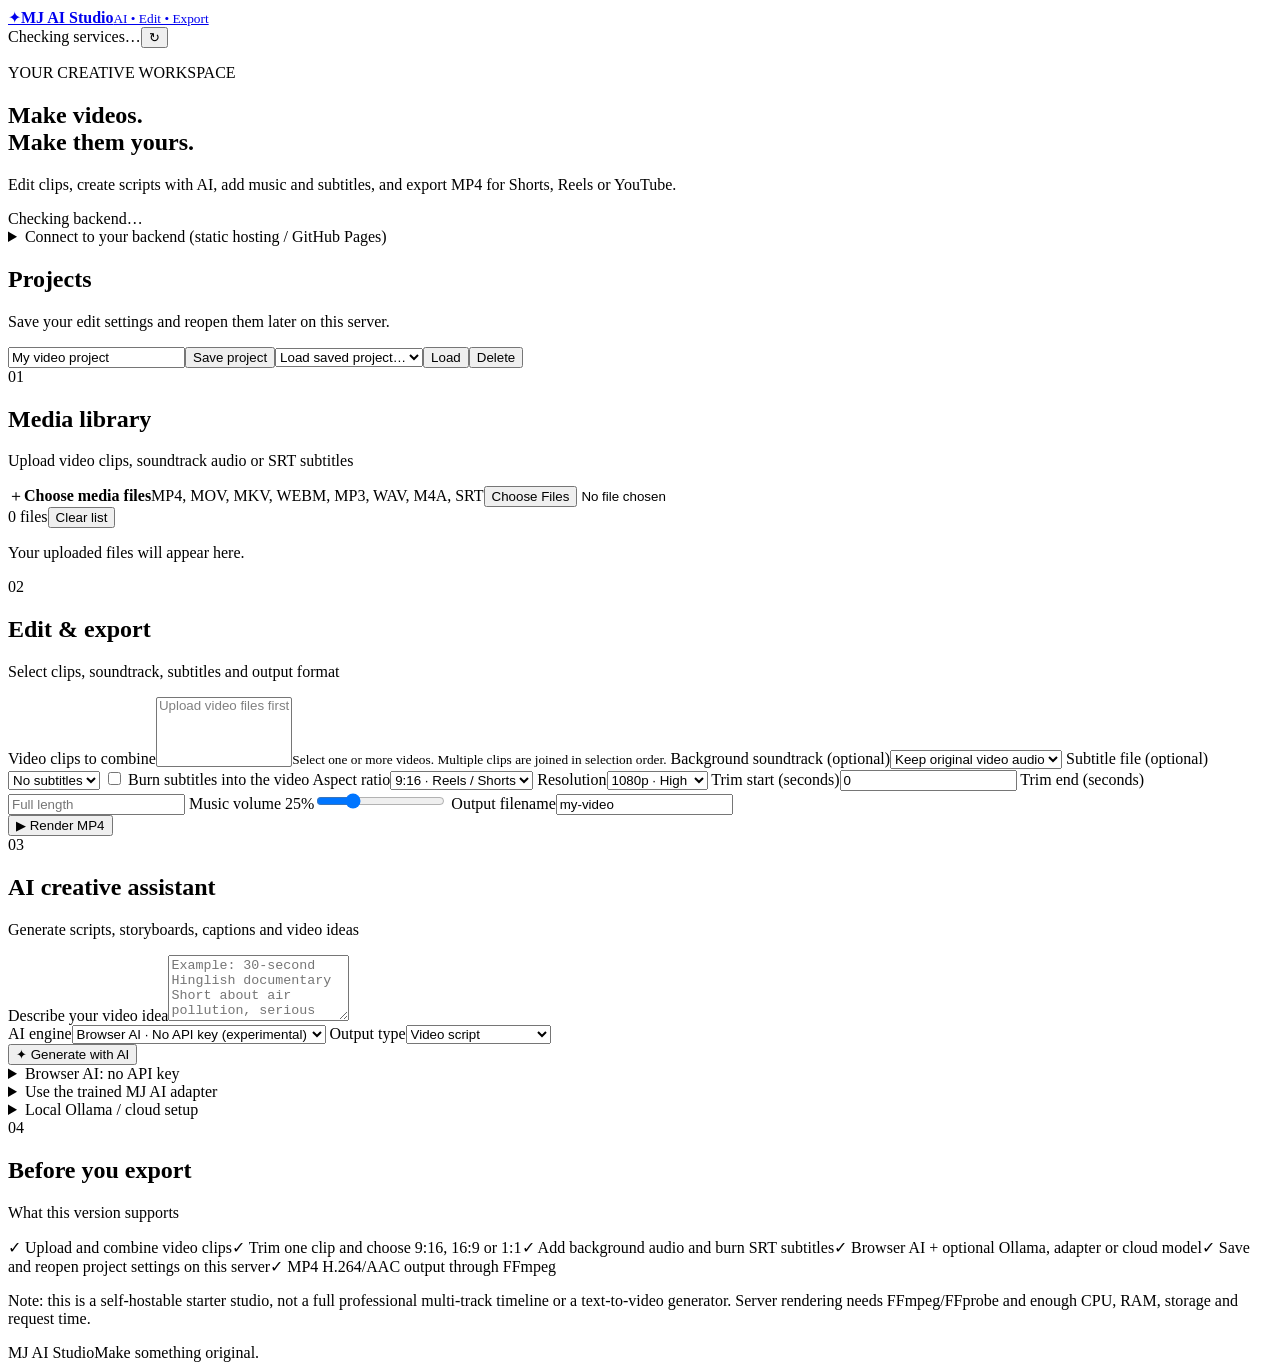
==== commit 1d370874: "Sync GitHub Pages preview with the working studio frontend" ====
--- a/preview/index.html
+++ b/preview/index.html
@@ -2,72 +2,56 @@
 <html lang="en">
 <head>
 <meta charset="utf-8"><meta name="viewport" content="width=device-width,initial-scale=1">
-<meta name="theme-color" content="#0c0d10">
-<title>MJ AI — Your creative copilot</title>
-<meta name="description" content="MJ AI is a mobile-friendly AI workspace with local browser chat, writing tools and creative workflows.">
-<style>
-:root{color-scheme:dark;--bg:#0c0d10;--panel:#13151a;--panel2:#191b22;--line:#292c35;--text:#f4f4f5;--muted:#a0a3ad;--lime:#c8f169;--purple:#b4a1ff;--red:#ff8e91}
-*{box-sizing:border-box}body{margin:0;background:var(--bg);color:var(--text);font:14px/1.5 Inter,ui-sans-serif,system-ui,-apple-system,Segoe UI,sans-serif}button,input,textarea,select{font:inherit}button{cursor:pointer}a{color:inherit;text-decoration:none}.app{min-height:100vh;display:grid;grid-template-columns:248px 1fr}.side{border-right:1px solid var(--line);padding:20px 14px;display:flex;flex-direction:column;gap:20px;background:#0f1013}.brand{display:flex;align-items:center;gap:11px;padding:4px 7px}.logo{width:38px;height:38px;border-radius:13px;display:grid;place-items:center;background:var(--lime);color:#10120b;font-weight:950;font-size:21px}.brand strong{display:block;font-size:15px;letter-spacing:-.3px}.brand small{color:var(--muted);font-size:10px;letter-spacing:1.6px}.new{width:100%;background:var(--lime);color:#14170b;border:0;border-radius:12px;padding:12px;font-weight:800;text-align:left}.navlabel{color:#70737e;font-size:10px;letter-spacing:1.6px;font-weight:800;padding:0 10px;margin-bottom:-12px}.navbtn{width:100%;display:flex;align-items:center;gap:10px;padding:10px;border:1px solid transparent;border-radius:10px;background:transparent;color:#c9cad0;text-align:left}.navbtn:hover,.navbtn.active{background:#1b1d23;border-color:#2d3039;color:white}.navbtn .ico{width:20px;text-align:center;font-size:16px}.sidefoot{margin-top:auto;border:1px solid var(--line);background:#15171c;border-radius:13px;padding:13px}.sidefoot b{font-size:12px}.sidefoot p{color:var(--muted);font-size:11px;margin:6px 0 10px}.tiny{font-size:10px;color:var(--muted)}.dot{display:inline-block;width:7px;height:7px;border-radius:50%;background:#777;margin-right:6px}.dot.ok{background:var(--lime)}main{min-width:0;display:flex;flex-direction:column;min-height:100vh}.top{height:68px;border-bottom:1px solid var(--line);display:flex;align-items:center;justify-content:space-between;padding:0 28px;gap:10px}.crumb{font-size:13px;color:var(--muted)}.crumb b{color:white;font-weight:700}.topright{display:flex;align-items:center;gap:9px}.badge{font-size:10px;color:var(--muted);border:1px solid var(--line);padding:6px 9px;border-radius:99px}.button{border:1px solid var(--line);background:#1b1d23;color:white;border-radius:10px;padding:9px 12px;font-size:12px;font-weight:700}.button.primary{background:var(--lime);border-color:var(--lime);color:#11140a}.button:disabled{opacity:.45;cursor:not-allowed}.content{width:min(900px,100%);margin:0 auto;padding:42px 28px 26px;flex:1}.welcome{margin:10px 0 28px}.eyebrow{color:var(--lime);font-size:10px;font-weight:850;letter-spacing:2px;text-transform:uppercase}.welcome h1{font-size:clamp(32px,5vw,51px);letter-spacing:-2px;line-height:1.08;margin:12px 0}.welcome h1 span{color:var(--lime)}.welcome p{color:var(--muted);max-width:590px;font-size:14px;margin:0}.modelbar{display:flex;align-items:center;gap:9px;flex-wrap:wrap;margin:20px 0}.modelpill{display:flex;align-items:center;gap:7px;border:1px solid var(--line);border-radius:10px;padding:8px 10px;font-size:11px;color:#d4d5db;background:#14161b}.modelpill strong{color:var(--lime)}.cards{display:grid;grid-template-columns:repeat(3,minmax(0,1fr));gap:11px;margin:22px 0 26px}.promptcard{border:1px solid var(--line);background:linear-gradient(145deg,#17191f,#121317);border-radius:14px;padding:15px;text-align:left;color:white;min-height:120px}.promptcard:hover{border-color:#747d56;transform:translateY(-1px)}.promptcard .pico{font-size:20px}.promptcard b{display:block;margin:10px 0 4px;font-size:12px}.promptcard span{display:block;color:var(--muted);font-size:11px}.chat{border:1px solid #343740;background:#14161b;border-radius:18px;overflow:hidden;box-shadow:0 18px 60px #0002}.chathead{display:flex;justify-content:space-between;align-items:center;padding:13px 16px;border-bottom:1px solid var(--line)}.chathead b{font-size:12px}.chathead small{display:block;color:var(--muted);font-size:10px}.messages{min-height:145px;max-height:430px;overflow-y:auto;padding:17px;display:flex;flex-direction:column;gap:15px}.empty{text-align:center;color:var(--muted);padding:27px 12px;font-size:12px}.msg{display:flex;gap:10px;align-items:flex-start}.avatar{flex:0 0 29px;width:29px;height:29px;display:grid;place-items:center;border-radius:10px;background:#272a31;font-size:13px}.msg.user .avatar{background:#303522;color:var(--lime)}.bubble{white-space:pre-wrap;overflow-wrap:anywhere;font-size:13px;line-height:1.7;padding-top:3px;min-width:0}.msg.user .bubble{color:#e6e6e9}.composer{padding:12px;border-top:1px solid var(--line)}textarea,input,select{background:#0d0f13;color:white;border:1px solid #343741;border-radius:11px;padding:12px;width:100%;outline:none}textarea:focus,input:focus,select:focus{border-color:var(--lime)}textarea{resize:vertical;min-height:68px;max-height:220px}.composebottom{display:flex;align-items:center;justify-content:space-between;gap:10px;margin-top:9px}.composebottom small{color:var(--muted);font-size:10px}.composeactions{display:flex;gap:8px}.toolsview{display:none}.toolsview.active{display:block}.chatview.hidden{display:none}.pagehead{margin:8px 0 22px}.pagehead h1{font-size:30px;letter-spacing:-1px;margin:7px 0}.pagehead p{color:var(--muted);margin:0}.toolgrid{display:grid;grid-template-columns:1fr 1fr;gap:13px}.toolcard{border:1px solid var(--line);background:var(--panel);border-radius:15px;padding:17px}.toolcard h3{margin:0 0 5px;font-size:14px}.toolcard p{margin:0 0 13px;color:var(--muted);font-size:11px}.label{display:block;color:var(--muted);font-size:11px;margin:11px 0 6px}.toolcard textarea{min-height:105px}.result{margin-top:12px;white-space:pre-wrap;overflow-wrap:anywhere;background:#0d0f13;border:1px solid var(--line);border-radius:11px;padding:13px;min-height:80px;font-size:12px;line-height:1.7}.statusbox{padding:13px;border:1px solid var(--line);background:#101216;border-radius:12px;color:var(--muted);font-size:12px;margin-top:13px}.mobilehead{display:none}.footer{text-align:center;color:#6f727b;font-size:10px;padding:12px 0 0}.toast{font-size:11px;color:var(--lime);min-height:17px;margin-top:5px}
-@media(max-width:780px){.app{grid-template-columns:1fr}.side{display:none}.mobilehead{display:flex;align-items:center;gap:10px}.top{padding:0 14px;height:60px}.content{padding:27px 14px 20px}.welcome h1{letter-spacing:-1.4px}.cards{grid-template-columns:1fr;gap:8px}.promptcard{min-height:unset;display:grid;grid-template-columns:30px 1fr;column-gap:7px;align-items:center;padding:12px}.promptcard .pico{grid-row:span 2}.promptcard b{margin:0}.promptcard span{margin-top:3px}.toolgrid{grid-template-columns:1fr}.badge{display:none}.messages{padding:13px;min-height:130px}.composebottom{align-items:flex-start}.composebottom small{max-width:53%}}
-</style>
+<meta name="theme-color" content="#0b0d12">
+<title>MJ AI Video Studio</title>
+<link rel="stylesheet" href="static/style.css">
 </head>
 <body>
-<div class="app">
-<aside class="side">
-<div class="brand"><div class="logo">M</div><div><strong>MJ AI</strong><small>CREATIVE COPILOT</small></div></div>
-<button class="new" id="newChat">＋ &nbsp; New conversation</button>
-<div class="navlabel">WORKSPACE</div>
-<button class="navbtn active" data-view="chat"><span class="ico">◉</span> AI Chat</button>
-<button class="navbtn" data-view="creator"><span class="ico">✦</span> Content creator</button>
-<button class="navbtn" data-view="workflow"><span class="ico">▦</span> Video workflow</button>
-<button class="navbtn" data-view="models"><span class="ico">⌘</span> Model setup</button>
-<div class="sidefoot"><b><span class="dot" id="modelDot"></span><span id="sideModel">Local AI not loaded</span></b><p id="sideInfo">Load a small model in a compatible browser to chat privately on this device.</p><button class="button" id="sideLoad" style="width:100%">Load local model</button></div>
-<div class="tiny">MJ AI Studio · browser edition</div>
-</aside>
+<header><a class="brand" href="/" aria-label="MJ AI Studio home"><span class="logo">✦</span><span><b>MJ AI Studio</b><small>AI • Edit • Export</small></span></a><div class="header-actions"><span id="engineBadge" class="badge">Checking services…</span><button id="refreshStatus" class="icon-button" title="Refresh service status" aria-label="Refresh service status">↻</button></div></header>
 <main>
-<header class="top"><div class="mobilehead"><div class="logo" style="width:30px;height:30px;border-radius:9px;font-size:16px">M</div><b>MJ AI</b></div><div class="crumb">Workspace&nbsp; / &nbsp;<b id="crumbName">AI Chat</b></div><div class="topright"><span class="badge" id="topStatus"><span class="dot"></span> Model not loaded</span><button class="button" id="topNew">＋ New</button></div></header>
-<div class="content">
-<section id="chatView" class="chatview">
-<div class="welcome"><div class="eyebrow">A new kind of creative workspace</div><h1>What are we making<br><span>today?</span></h1><p>Chat, write scripts, plan videos and shape ideas. Load a local model for real AI responses, or use the no-model tools below to prepare a project.</p>
-<div class="modelbar"><div class="modelpill"><span class="dot" id="heroDot"></span><span id="heroModel">Local model: not loaded</span></div><button class="button primary" id="heroLoad">Load local AI</button><button class="button" id="clearHistory">Clear chat</button></div></div>
-<div class="cards">
-<button class="promptcard" data-prompt="Write a compelling Hinglish YouTube Shorts script about an unusual real-world mystery. Include a strong hook, scene timings, narration and a memorable ending."><div class="pico">🎬</div><b>Create a viral Short</b><span>Hook, narration and scene plan</span></button>
-<button class="promptcard" data-prompt="Help me write an original emotional Hindi/Hinglish song. Ask for missing details only if essential, and give a strong concept with verse, chorus and bridge."><div class="pico">♫</div><b>Write a song</b><span>Lyrics, mood and structure</span></button>
-<button class="promptcard" data-prompt="Act as a senior software engineer. Help me plan and implement a real working AI web app. Start by clarifying the goal, then give practical steps and code."><div class="pico">⌘</div><b>Build something</b><span>Code, debug and explain</span></button>
+<section class="hero"><p class="eyebrow">YOUR CREATIVE WORKSPACE</p><h1>Make videos.<br><span>Make them yours.</span></h1><p class="sub">Edit clips, create scripts with AI, add music and subtitles, and export MP4 for Shorts, Reels or YouTube.</p></section>
+<div id="status" class="status" role="status">Checking backend…</div>
+<details class="api-settings"><summary>Connect to your backend (static hosting / GitHub Pages)</summary><div class="backend-connect"><label>Backend base URL<input id="apiBaseUrl" type="url" placeholder="https://your-api-domain.example"></label><button id="saveApiBase" class="secondary">Connect</button><button id="clearApiBase" class="danger">Use same-site backend</button></div><p class="hint">Leave blank when the website and API are served from the same host. For GitHub Pages, enter your FastAPI backend URL and configure <code>STUDIO_CORS_ORIGINS</code> on that server.</p></details>
+<section class="panel projectbar"><div><h2>Projects</h2><p>Save your edit settings and reopen them later on this server.</p></div><div class="project-controls"><input id="projectName" aria-label="Project name" value="My video project" maxlength="100"><button id="saveProject" class="secondary">Save project</button><select id="projectSelect" aria-label="Saved projects"><option value="">Load saved project…</option></select><button id="loadProject" class="secondary">Load</button><button id="deleteProject" class="danger">Delete</button></div></section>
+<div class="grid">
+<section class="panel"><div class="panelhead"><span class="num">01</span><div><h2>Media library</h2><p>Upload video clips, soundtrack audio or SRT subtitles</p></div></div>
+<label class="drop" for="files"><span class="dropicon">＋</span><b>Choose media files</b><span>MP4, MOV, MKV, WEBM, MP3, WAV, M4A, SRT</span><input id="files" type="file" multiple accept="video/*,audio/*,.srt"></label>
+<div class="media-toolbar"><span id="mediaCount">0 files</span><button id="clearMedia" class="text-button">Clear list</button></div>
+<div id="mediaList" class="media-list"><p class="muted">Your uploaded files will appear here.</p></div>
+</section>
+<section class="panel"><div class="panelhead"><span class="num">02</span><div><h2>Edit & export</h2><p>Select clips, soundtrack, subtitles and output format</p></div></div>
+<div class="formgrid">
+<label class="wide">Video clips to combine<select id="clipSelect" multiple size="4" aria-label="Video clips to combine"><option disabled>Upload video files first</option></select><small class="hint">Select one or more videos. Multiple clips are joined in selection order.</small></label>
+<label class="wide">Background soundtrack (optional)<select id="audioSelect"><option value="">Keep original video audio</option></select></label>
+<label class="wide">Subtitle file (optional)<select id="subtitleSelect"><option value="">No subtitles</option></select></label>
+<label class="check wide"><input id="burnSubtitles" type="checkbox"> Burn subtitles into the video</label>
+<label>Aspect ratio<select id="aspect"><option value="9:16">9:16 · Reels / Shorts</option><option value="16:9">16:9 · YouTube</option><option value="1:1">1:1 · Square</option></select></label>
+<label>Resolution<select id="resolution"><option value="1080">1080p · High</option><option value="720">720p · Faster</option></select></label>
+<label>Trim start (seconds)<input id="start" type="number" min="0" value="0" step="0.1"></label>
+<label>Trim end (seconds)<input id="end" type="number" min="0" placeholder="Full length" step="0.1"></label>
+<label class="wide">Music volume <span id="volumeLabel">25%</span><input id="musicVolume" type="range" min="0" max="100" value="25"></label>
+<label class="wide">Output filename<input id="outputName" value="my-video" maxlength="70"></label>
 </div>
-<div class="chat">
-<div class="chathead"><div><b>✦ &nbsp; MJ AI Assistant</b><small id="chatSub">Your conversation stays in this page.</small></div><button class="button" id="copyLast">Copy last reply</button></div>
-<div class="messages" id="messages" aria-live="polite"><div class="empty">Welcome to MJ AI. Load a local model for AI chat, or tap a suggestion above to put an idea in the message box.<br><br><span style="color:#c8f169">Your workspace is ready.</span></div></div>
-<div class="composer"><textarea id="prompt" placeholder="Message MJ AI… (Enter to send, Shift+Enter for a new line)" rows="2"></textarea><div class="composebottom"><small id="composerStatus">Local AI is optional for the offline tools.</small><div class="composeactions"><button class="button" id="stopChat">Clear</button><button class="button primary" id="send" disabled>Send ↗</button></div></div><div class="toast" id="toast" aria-live="polite"></div></div>
+<button id="render" class="primary">▶ Render MP4</button><div id="renderStatus" class="result" role="status"></div>
+</section>
+<section class="panel ai-panel"><div class="panelhead"><span class="num">03</span><div><h2>AI creative assistant</h2><p>Generate scripts, storyboards, captions and video ideas</p></div></div>
+<label>Describe your video idea<textarea id="prompt" rows="4" maxlength="12000" placeholder="Example: 30-second Hinglish documentary Short about air pollution, serious tone, strong hook, 5 scenes…"></textarea></label>
+<div class="formgrid">
+<label class="wide">AI engine<select id="aiProvider"><option value="browser">Browser AI · No API key (experimental)</option><option value="adapter">MJ AI Fine-tuned Adapter · Server</option><option value="local">Local Ollama · Server</option><option value="offline">Offline template · No model</option><option value="cloud">Cloud AI · Optional</option></select></label>
+<label class="wide">Output type<select id="aiMode"><option value="script">Video script</option><option value="storyboard">Scene storyboard</option><option value="caption">Captions & hashtags</option></select></label>
 </div>
-<div class="footer">MJ AI is a project workspace, not a claim of a newly trained foundation model.</div>
+<button id="generate" class="secondary full-button">✦ Generate with AI</button><div id="aiProgress" class="progress" hidden></div>
+<div id="aiResult" class="airesult" hidden><textarea id="aiText" rows="12" readonly aria-label="AI result"></textarea><div class="button-row"><button id="copy" class="secondary">Copy result</button><button id="useScript" class="secondary">Use as edit notes</button></div></div>
+<details><summary>Browser AI: no API key</summary><p>Loads a small Qwen 0.5B model into this browser from Hugging Face on first use. Model files can be hundreds of MB and use your phone's RAM/storage. Requires internet for the first download; browser/WebGPU support and performance vary by device. Prompt inference runs on your device after model download. This browser mode does not load your separately trained LoRA adapter.</p></details>
+<details><summary>Use the trained MJ AI adapter</summary><p>Extract the GitHub Actions adapter into <code>models/mj-ai-lora/</code> on the backend host, install <code>training/requirements-inference.txt</code>, and set <code>MJ_AI_ADAPTER_PATH=models/mj-ai-lora</code> and <code>MJ_AI_BASE_MODEL=Qwen/Qwen2.5-0.5B-Instruct</code> in the server environment. The base model downloads separately. Adapter inference may be too heavy for shared hosting.</p></details>
+<details><summary>Local Ollama / cloud setup</summary><p>Ollama runs on the machine hosting the backend, not automatically on your phone. Set <code>OLLAMA_BASE_URL</code> and <code>OLLAMA_MODEL</code> server-side. For cloud AI, set <code>AI_BASE_URL</code>, <code>AI_API_KEY</code> and <code>AI_MODEL</code> on the backend. Never put secret API keys in frontend code.</p></details>
 </section>
-<section id="creatorView" class="toolsview"><div class="pagehead"><div class="eyebrow">Creative studio</div><h1>Content creator</h1><p>Draft scripts, storyboards, captions and visual prompts.</p></div><div class="toolcard"><label class="label" for="idea">Tell MJ AI what you want to create</label><textarea id="idea" placeholder="Example: 60-second Hinglish documentary about air pollution, serious and cinematic."></textarea><div class="toolgrid"><div><label class="label" for="task">Deliverable</label><select id="task"><option value="script">Short video script</option><option value="storyboard">Scene-by-scene storyboard</option><option value="captions">Captions and hashtags</option><option value="visual">Cinematic visual prompts</option><option value="song">Songwriting starter</option></select></div><div><label class="label" for="language">Language</label><select id="language"><option>Hinglish</option><option>Hindi</option><option>English</option><option>Bangla</option></select></div></div><div style="display:flex;gap:8px;flex-wrap:wrap;margin-top:13px"><button class="button primary" id="createAI" disabled>Generate with local AI</button><button class="button" id="createTemplate">Make offline draft</button><button class="button" id="copyDraft">Copy result</button></div><div class="result" id="draft">Your content draft will appear here.</div><div class="statusbox" id="creatorStatus">Offline draft mode works now. For genuine model-generated writing, load the local model first.</div></div></section>
-<section id="workflowView" class="toolsview"><div class="pagehead"><div class="eyebrow">Plan before you render</div><h1>Video workflow</h1><p>Get a practical production checklist for your device and goal.</p></div><div class="toolcard"><label class="label" for="goal">What are you making?</label><select id="goal"><option value="short">YouTube Short / Instagram Reel</option><option value="doc">YouTube documentary</option><option value="music">Lyrics / music video</option><option value="thumbnail">Thumbnail / image</option><option value="voice">Voice-over and subtitles</option></select><label class="label" for="device">Where will it run?</label><select id="device"><option value="android">Android phone + browser</option><option value="hosting">Shared hosting / cPanel</option><option value="pc">PC / laptop</option><option value="vps">VPS / GPU server</option></select><button class="button primary" id="plan">Build my workflow</button><div class="result" id="planResult">Choose your project and device, then build a plan.</div></div></section>
-<section id="modelsView" class="toolsview"><div class="pagehead"><div class="eyebrow">Local inference</div><h1>Model setup</h1><p>MJ AI can use a small model downloaded to a compatible browser. Larger models need a local runtime or server.</p></div><div class="toolgrid"><div class="toolcard"><h3>Run AI in this browser</h3><p>Uses WebLLM and a small Qwen model. Requires internet for the first download, compatible WebGPU, and available storage/memory.</p><button class="button primary" id="modelLoad">Load Qwen local model</button><div class="result" id="modelStatus">Not loaded. No model is bundled in this website.</div></div><div class="toolcard"><h3>Connect a PC/server</h3><p>For a model you control, install Ollama and download a model. A static GitHub Pages site cannot securely host Python or GPU inference by itself.</p><label class="label">Example install command</label><div class="result">ollama pull qwen2.5:3b</div><a class="button" href="https://ollama.com" target="_blank" rel="noopener">Ollama official site ↗</a></div></div><div class="statusbox">Privacy note: when the local model is running, prompts are sent to the model in your browser. The model download itself comes from the model/runtime CDN. No provider API key is entered on this page.</div></section>
+<section class="panel"><div class="panelhead"><span class="num">04</span><div><h2>Before you export</h2><p>What this version supports</p></div></div>
+<div class="featurelist"><span>✓ Upload and combine video clips</span><span>✓ Trim one clip and choose 9:16, 16:9 or 1:1</span><span>✓ Add background audio and burn SRT subtitles</span><span>✓ Browser AI + optional Ollama, adapter or cloud model</span><span>✓ Save and reopen project settings on this server</span><span>✓ MP4 H.264/AAC output through FFmpeg</span></div>
+<p class="hint">Note: this is a self-hostable starter studio, not a full professional multi-track timeline or a text-to-video generator. Server rendering needs FFmpeg/FFprobe and enough CPU, RAM, storage and request time.</p>
+</section>
 </div>
+<footer><span>MJ AI Studio</span><span>Make something original.</span></footer>
 </main>
-</div>
-<script>
-const $=id=>document.getElementById(id);
-let engine=null, history=[], lastReply='';
-const views={chat:'chatView',creator:'creatorView',workflow:'workflowView',models:'modelsView'};
-function sayToast(s){$('toast').textContent=s}
-function setStatus(s,loaded=false){$('topStatus').innerHTML='<span class="dot '+(loaded?'ok':'')+'"></span> '+s;$('heroModel').textContent=loaded?'Qwen · running in browser':'Local model: not loaded';$('heroDot').className='dot '+(loaded?'ok':'');$('modelDot').className='dot '+(loaded?'ok':'');$('sideModel').textContent=loaded?'Local AI is ready':'Local AI not loaded';$('sideInfo').textContent=loaded?'Model is running on this device.':'Load a small model in a compatible browser to chat privately on this device.';$('chatSub').textContent=loaded?'Local Qwen model · no API key':'Local model must load before AI chat';$('composerStatus').textContent=loaded?'AI runs in this browser; no provider API key used.':'Local AI is optional for the offline tools.'}
-function showView(name){Object.entries(views).forEach(([k,id])=>$(id).classList.toggle('active',k===name));$('chatView').classList.toggle('hidden',name!=='chat');document.querySelectorAll('.navbtn').forEach(b=>b.classList.toggle('active',b.dataset.view===name));$('crumbName').textContent={chat:'AI Chat',creator:'Content creator',workflow:'Video workflow',models:'Model setup'}[name];if(name==='models')$('modelStatus').textContent=engine?'Qwen local model is loaded and ready.':'Not loaded. No model is bundled in this website.'}
-document.querySelectorAll('.navbtn').forEach(b=>b.addEventListener('click',()=>showView(b.dataset.view)));
-document.querySelectorAll('[data-prompt]').forEach(b=>b.addEventListener('click',()=>{$('prompt').value=b.dataset.prompt;$('prompt').focus()}));
-function render(){const box=$('messages');box.innerHTML='';if(!history.length){box.innerHTML='<div class="empty">New conversation. Type a message below or tap a suggestion above.</div>';return}history.forEach(m=>{const row=document.createElement('div');row.className='msg '+m.role;const avatar=document.createElement('div');avatar.className='avatar';avatar.textContent=m.role==='user'?'You':'✦';const bubble=document.createElement('div');bubble.className='bubble';bubble.textContent=m.content;row.append(avatar,bubble);box.append(row)});box.scrollTop=box.scrollHeight}
-async function loadModel(){if(engine){sayToast('Local model is already loaded.');return}const buttons=[$('heroLoad'),$('sideLoad'),$('modelLoad')];buttons.forEach(b=>b.disabled=true);$('modelStatus').textContent='Checking WebGPU and loading runtime…';sayToast('Preparing local AI…');if(!navigator.gpu){const msg='This browser/device does not expose WebGPU. Try updated Chrome on a compatible device, or use a PC/server runtime.';$('modelStatus').textContent=msg;sayToast(msg);buttons.forEach(b=>b.disabled=false);return}try{const webllm=await import('https://esm.run/@mlc-ai/web-llm');engine=await webllm.CreateMLCEngine('Qwen2.5-0.5B-Instruct-q4f16_1-MLC',{initProgressCallback:p=>{const msg=p.text||('Loading '+Math.round((p.progress||0)*100)+'%');$('modelStatus').textContent=msg;sayToast(msg)}});$('send').disabled=false;$('createAI').disabled=false;setStatus('Local AI ready',true);$('modelStatus').textContent='Loaded successfully. Ask questions in AI Chat or generate content.';$('creatorStatus').textContent='Local model ready. Content generation will use this model in your browser.';sayToast('Local model ready!')}catch(e){engine=null;const msg='Model could not load: '+(e?.message||String(e))+' — check WebGPU, internet, storage and memory.';$('modelStatus').textContent=msg;$('creatorStatus').textContent=msg;sayToast(msg)}finally{buttons.forEach(b=>b.disabled=false)}}
-$('heroLoad').addEventListener('click',loadModel);$('sideLoad').addEventListener('click',loadModel);$('modelLoad').addEventListener('click',loadModel);
-async function ask(text,system){if(!engine)throw new Error('Load the local model first.');const msgs=[{role:'system',content:system||'You are MJ AI, a helpful multilingual assistant. Respond in the language the user uses. Be accurate, practical, kind, and honest about limitations.'},...history];if(text!==null)msgs.push({role:'user',content:text});const res=await engine.chat.completions.create({messages:msgs,temperature:.7,max_tokens:1000});return res.choices?.[0]?.message?.content?.trim()||'The model returned an empty response.'}
-async function send(){const text=$('prompt').value.trim();if(!text)return;if(!engine){sayToast('Load local AI first. Offline tools work without it.');return}if(history.filter(m=>m.role==='user').length>=30){sayToast('Start a new conversation to keep memory use low.');return}history.push({role:'user',content:text});$('prompt').value='';render();$('send').disabled=true;sayToast('MJ AI is thinking on this device…');try{const answer=await ask(null);history.push({role:'assistant',content:answer});lastReply=answer;render();sayToast('Reply generated locally.')}catch(e){history.pop();render();sayToast('Chat error: '+(e?.message||String(e)))}finally{$('send').disabled=!engine}}
-$('send').addEventListener('click',send);$('prompt').addEventListener('keydown',e=>{if(e.key==='Enter'&&!e.shiftKey){e.preventDefault();send()}});$('newChat').addEventListener('click',()=>{history=[];render();showView('chat');sayToast('New conversation started.')});$('topNew').addEventListener('click',()=>$('newChat').click());$('clearHistory').addEventListener('click',()=>$('newChat').click());$('stopChat').addEventListener('click',()=>{$('prompt').value='';sayToast('Message box cleared.')});$('copyLast').addEventListener('click',async()=>{if(!lastReply){sayToast('No reply to copy yet.');return}try{await navigator.clipboard.writeText(lastReply);sayToast('Last reply copied.')}catch(e){sayToast('Clipboard permission unavailable; select the reply text to copy.')}});
-const taskInstruction={script:'Write a compelling video script with a hook, narration, scene timings, visuals and CTA.',storyboard:'Create a numbered scene-by-scene storyboard with timings, action, camera framing, visual prompt, narration and transitions.',captions:'Write 5 original social captions, a hook, and relevant hashtags.',visual:'Write detailed cinematic image/video prompts and a negative prompt. Keep character and scene continuity.',song:'Write original song lyrics with title, verse, pre-chorus, chorus, bridge and a concise music-generation style prompt.'};
-$('createAI').addEventListener('click',async()=>{const idea=$('idea').value.trim();if(!idea){$('draft').textContent='Pehle apna idea likho.';return}if(!engine){$('creatorStatus').textContent='Load the local model first.';return}const btn=$('createAI');btn.disabled=true;$('draft').textContent='Generating with local model…';try{const res=await engine.chat.completions.create({messages:[{role:'system',content:'You are a professional creative producer. Respond in '+$('language').value+'. '+taskInstruction[$('task').value]+' Be specific and original. Do not claim to have rendered media.'},{role:'user',content:idea}],temperature:.75,max_tokens:1200});$('draft').textContent=res.choices?.[0]?.message?.content||'No response returned.';$('creatorStatus').textContent='Generated using the model running in this browser.'}catch(e){$('draft').textContent='Generation failed: '+e.message;$('creatorStatus').textContent='Check available memory and model status.'}finally{btn.disabled=!engine}});
-$('createTemplate').addEventListener('click',()=>{const idea=$('idea').value.trim(),task=$('task').value,lang=$('language').value;if(!idea){$('draft').textContent='Pehle apna idea likho.';return}const heads={script:'HOOK (0–3s)\nOpen with a striking question or visual.\n\nSETUP\nExplain the story in one clear line.\n\nMAIN BEATS\n1. Establish the situation.\n2. Add a concrete detail or emotional turn.\n3. Deliver the reveal or key idea.\n\nENDING\nClose with a memorable line and natural CTA.',storyboard:'SCENE 1 — HOOK (0–3s): Bold opening shot.\nSCENE 2 — CONTEXT: Establish location and subject.\nSCENE 3 — DEVELOPMENT: Show the key action or evidence.\nSCENE 4 — TURN: Change the framing or reveal new information.\nSCENE 5 — PAYOFF: Deliver the main message.\nSCENE 6 — OUTRO: End card or final image.',captions:'CAPTION\n'+idea+' — ek kahani, ek sawal, ek naya nazariya.\n\nHASHTAGS\n#Shorts #Reels #Storytelling #AIVideo #'+lang.replace(/[^A-Za-z]/g,''),visual:'VISUAL STYLE: cinematic composition, intentional lighting, detailed environment, natural textures.\nCAMERA: establishing wide shot → action medium shot → expressive close-up.\nCONTINUITY: Repeat the same character, outfit, location, lighting and lens in every scene.\nNEGATIVE PROMPT: distorted anatomy, extra fingers, inconsistent face, unreadable text, watermark, logo artifacts, abrupt style changes.',song:'TITLE: [working title]\nVERSE 1: Establish the emotion and story.\nPRE-CHORUS: Build tension and expectation.\nCHORUS: A simple, memorable emotional hook.\nVERSE 2: Add a new detail or perspective.\nBRIDGE: Change the melody or point of view.\nFINAL CHORUS: Return with stronger emotion.\n\nSTYLE PROMPT: Specify genre, tempo, vocal type, instruments, mood and production texture.'};$('draft').textContent=(lang==='English'?'STARTER DRAFT':'STARTER DRAFT · '+lang)+'\n\nIDEA: '+idea+'\n\n'+heads[task]+'\n\nNOTE: This is a reusable offline template, not model-generated content.'});
-$('copyDraft').addEventListener('click',async()=>{try{await navigator.clipboard.writeText($('draft').textContent);$('creatorStatus').textContent='Draft copied.'}catch(e){$('creatorStatus').textContent='Clipboard permission unavailable; select the text to copy.'}});
-$('plan').addEventListener('click',()=>{const g=$('goal').value,d=$('device').value;const tasks={short:'1. Write a 1–2 second hook and concise narration.\n2. Make a 6–10 scene storyboard.\n3. Generate or source visuals and voice.\n4. Create captions and sync cuts.\n5. Export vertical 1080×1920 MP4 and review on phone.',doc:'1. Research and verify claims.\n2. Write chaptered narration and source notes.\n3. Create a continuity-aware storyboard and b-roll list.\n4. Record voice, edit, subtitle and export 1920×1080.',music:'1. Import the final song and timestamped lyrics (LRC/SRT).\n2. Break lyrics into timed segments.\n3. Plan typography, emotion and visual beats.\n4. Sync text to audio and render with FFmpeg.',thumbnail:'1. Pick one clear subject and emotional expression.\n2. Use a high-contrast background and readable 3–5 word title.\n3. Generate or edit image, then verify at phone size.\n4. Export 1280×720 JPG/PNG.',voice:'1. Finalize script and pronunciation.\n2. Record voice or use a licensed TTS voice.\n3. Generate transcription and timestamps.\n4. Correct subtitles and export SRT/VTT.'};let extra=d==='android'?'DEVICE: Android browser. Template tools run here; local model requires WebGPU and enough memory. Heavy video rendering is better on a computer/server.':d==='hosting'?'DEVICE: Shared hosting. Confirm Python, FFmpeg, storage and background-process support. Most shared plans cannot run GPU generation or large LLMs.':'DEVICE: '+(d==='pc'?'PC/laptop':'VPS/GPU server')+'. Install compatible runtimes/models; check RAM/VRAM and disk, secure API endpoints, and keep credentials server-side.';$('planResult').textContent='MJ AI VIDEO PLAN\n\n'+tasks[g]+'\n\n'+extra+'\n\nHONEST NOTE: This planner creates a checklist. It does not automatically render video or generate media by itself.'});
-setStatus('Model not loaded',false);render();
-</script>
+<script src="static/app.js"></script>
 </body></html>
